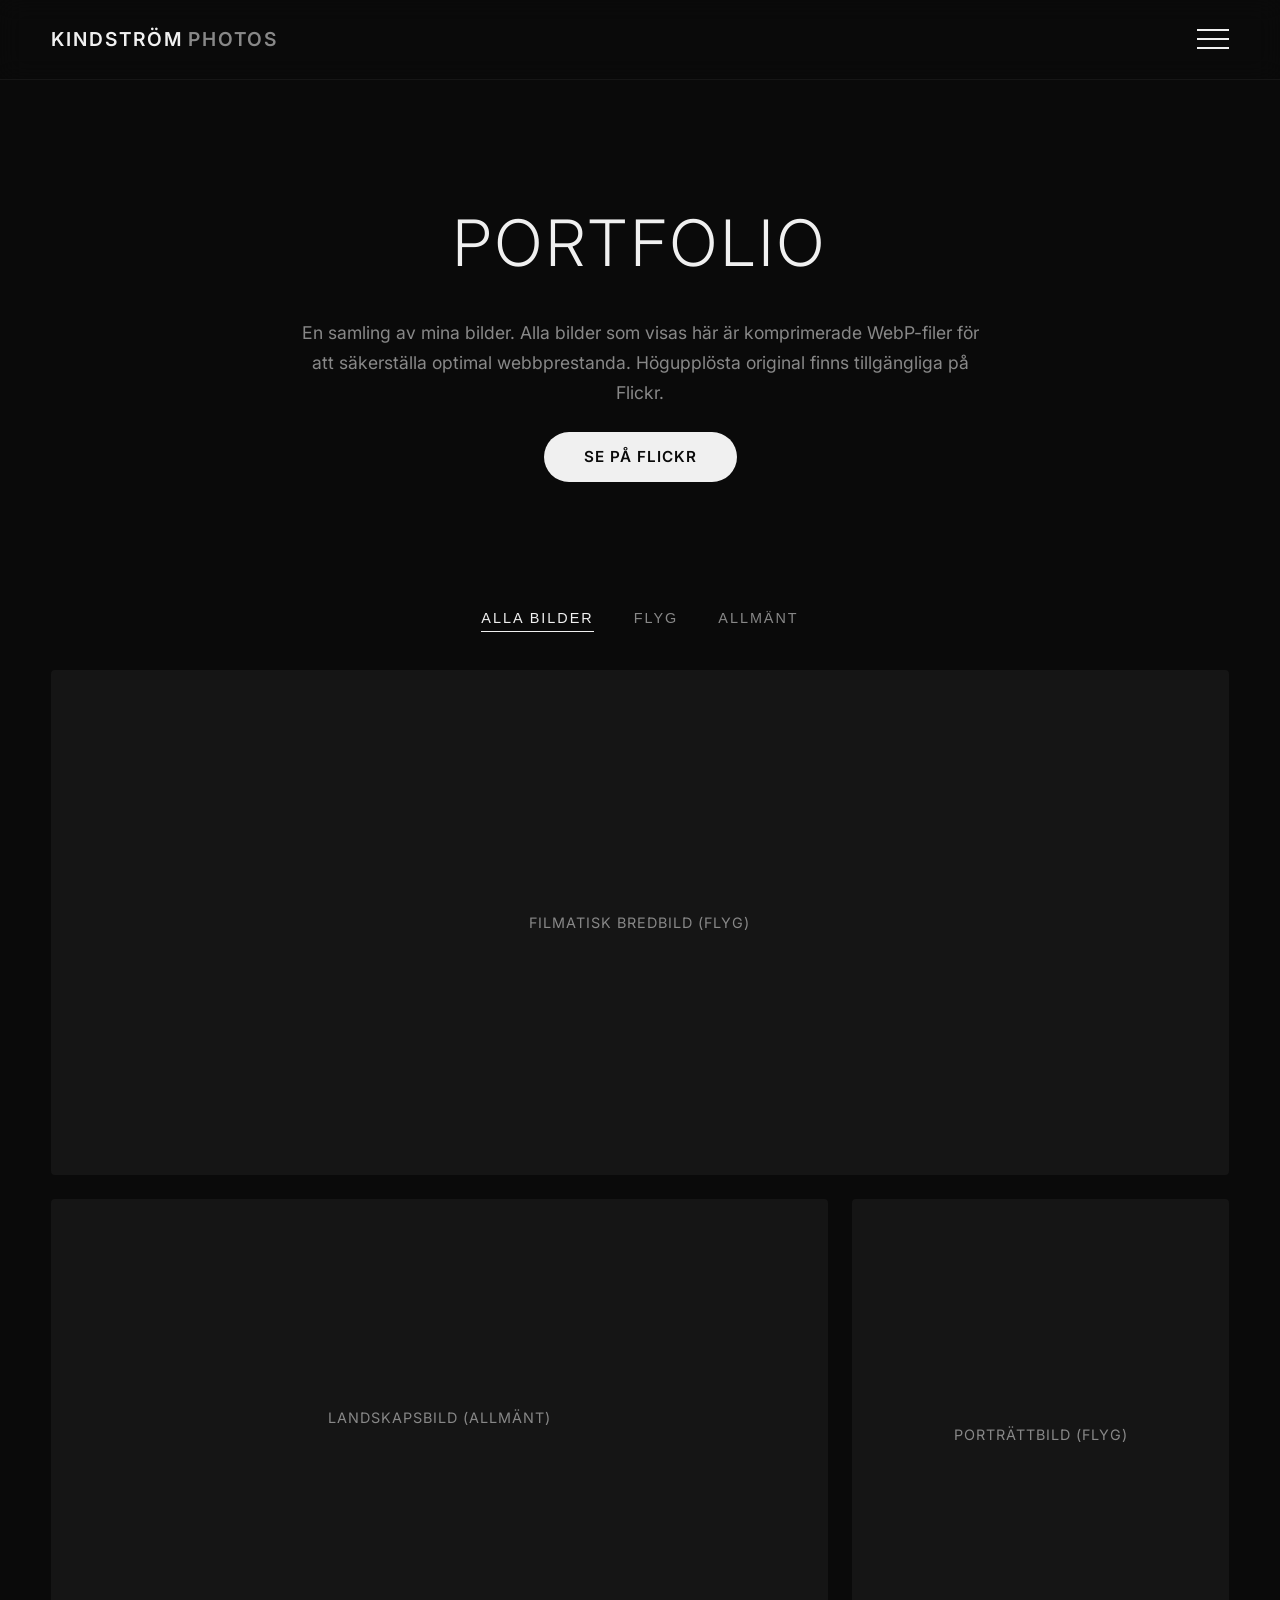
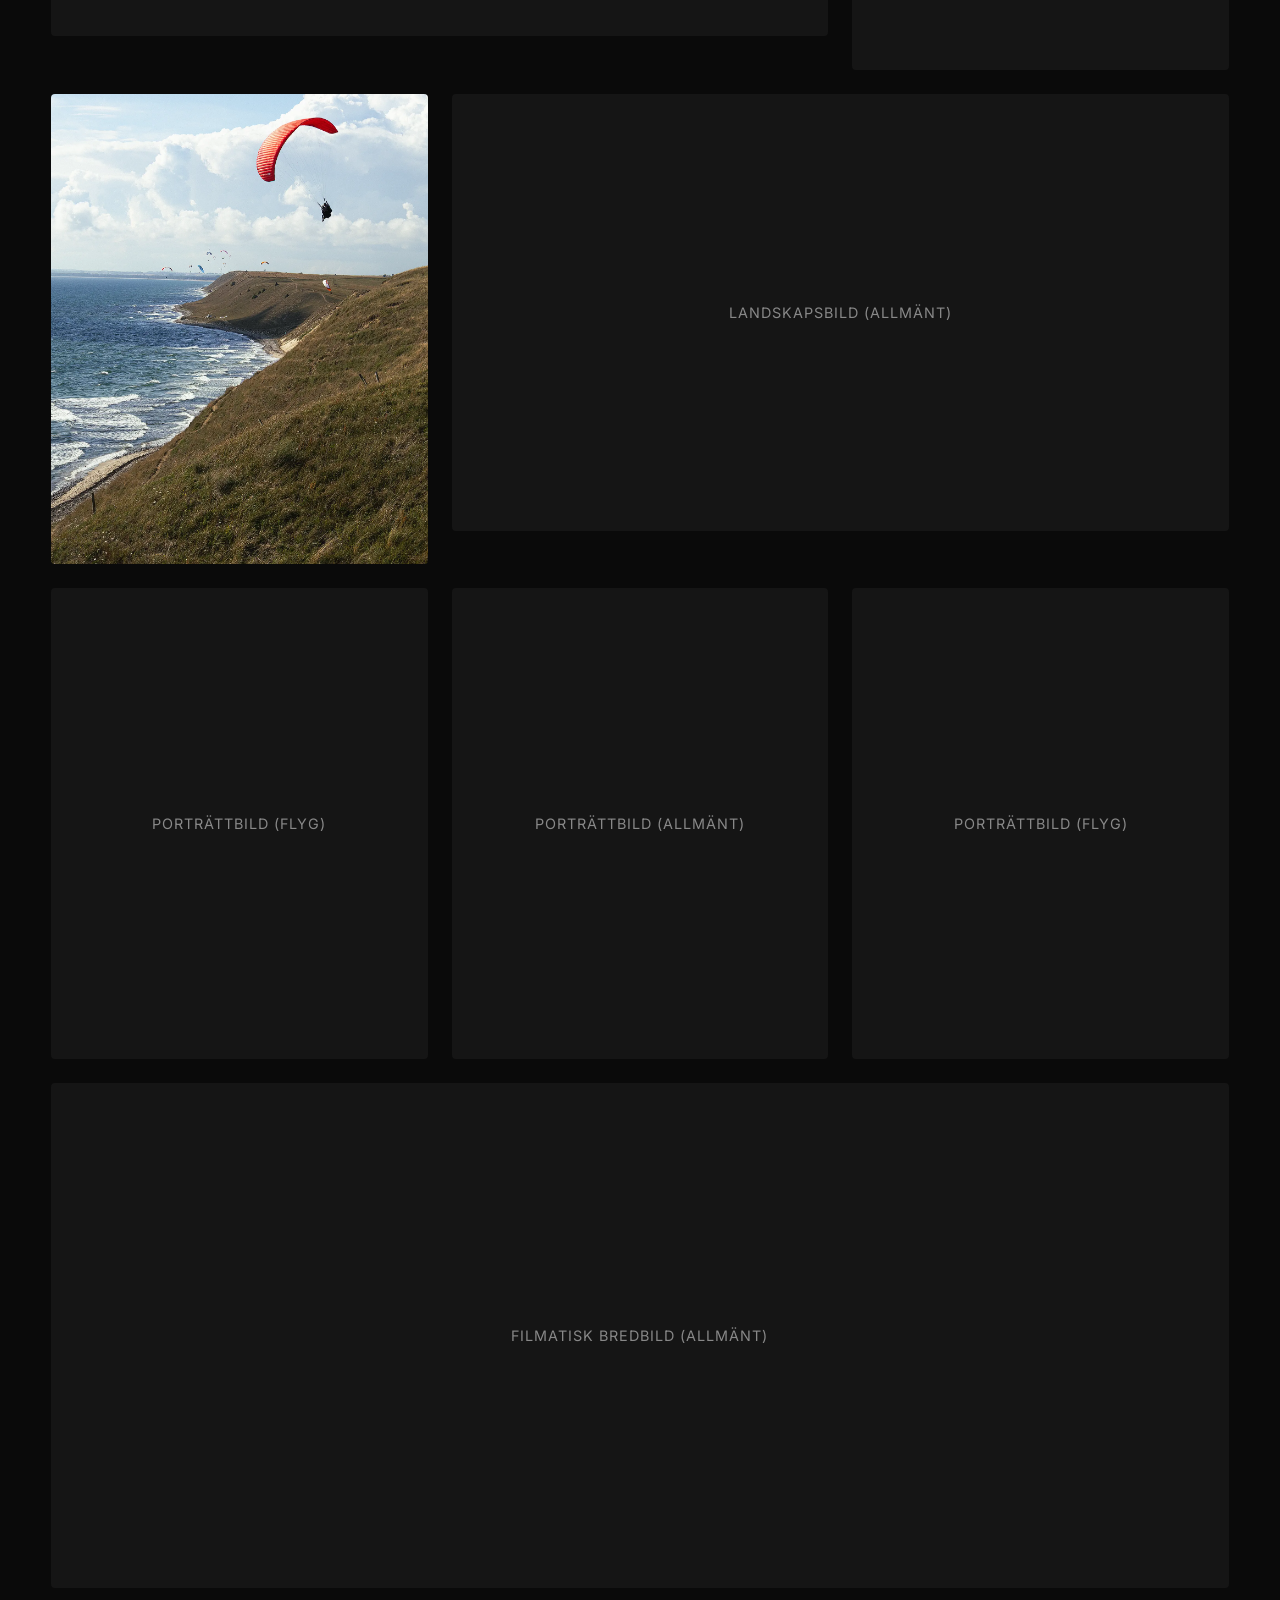
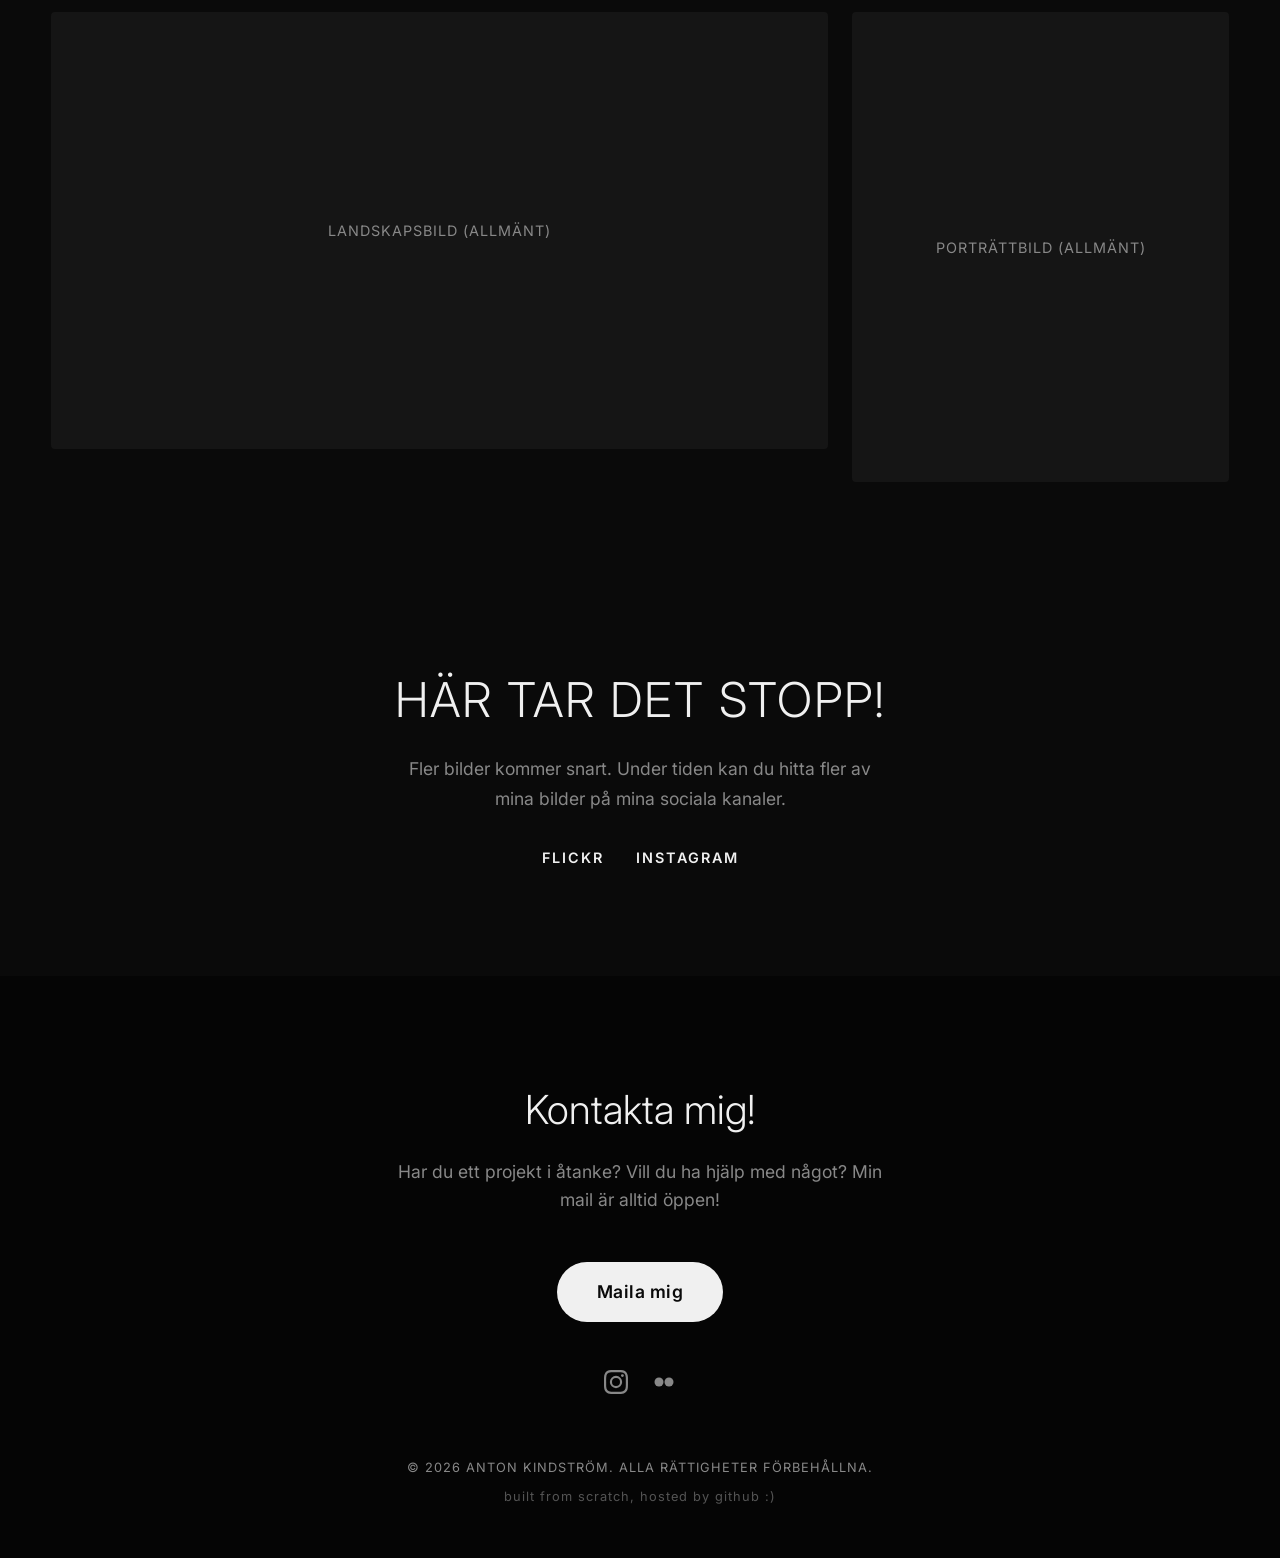
==== portfolio-sv.html @ a37d6138 "Changed even more in VSC" ====
<!DOCTYPE html>
<html lang="sv">
<head>
    <meta charset="UTF-8">
    <meta name="viewport" content="width=device-width, initial-scale=1.0">
    <title>Portfolio | KindströmPhotos</title>
    <meta name="description" content="Flygfotografi portfolio av Anton Kindström.">
    <link rel="stylesheet" href="style.css">
    <link href="https://fonts.googleapis.com/css2?family=Inter:wght@300;400;600&display=swap" rel="stylesheet">
    <link rel="icon" type="image/png" href="/favicon.png">
</head>
<body>

    <header class="site-header">
        <a href="/sv" class="logo">KINDSTRÖM<span>PHOTOS</span></a>
        
        <button class="hamburger" aria-label="Toggle menu">
            <span></span>
            <span></span>
            <span></span>
        </button>

        <nav class="nav-menu">
            <a href="/sv">Hem</a>
            <a href="/portfolio-sv">Portfolio</a>
            <a href="/sv#about">Om mig</a>
            <a href="/sv#contact">Kontakt</a>
            
            <div class="lang-toggle">
                <a href="/portfolio" class="lang-link">🇬🇧 EN</a>
                <span class="active-lang">🇸🇪 SV</span>
            </div>
        </nav>
    </header>

    <main>
        <section class="portfolio-header fade-in">
            <h1>Portfolio</h1>
            <p>En samling av mina bilder. Alla bilder som visas här är komprimerade WebP-filer för att säkerställa optimal webbprestanda. Högupplösta original finns tillgängliga på Flickr.</p>
            <a href="https://www.flickr.com/" target="_blank" class="flickr-btn">Se på Flickr</a>
        </section>

        <section class="gallery-container"> 
            <div class="gallery-filters fade-in">
                <button class="filter-btn active" data-filter="all">Alla bilder</button>
                <button class="filter-btn" data-filter="aviation">Flyg</button>
                <button class="filter-btn" data-filter="general">Allmänt</button>
            </div>

            <div class="gallery-grid">
                <div class="gallery-item span-12 cinematic fade-in" data-category="aviation">
                    <span class="placeholder-text">Filmatisk bredbild (Flyg)</span>
                </div>
                
                <div class="gallery-item span-8 landscape fade-in" data-category="general">
                    <span class="placeholder-text">Landskapsbild (Allmänt)</span>
                </div>
                <div class="gallery-item span-4 portrait fade-in" data-category="aviation">
                    <span class="placeholder-text">Porträttbild (Flyg)</span>
                </div>
                
                <div class="gallery-item span-4 portrait fade-in" data-category="general">
                    <img src="portrait-image-1.webp" alt="Skärmflygning">
                </div>
                <div class="gallery-item span-8 landscape fade-in" data-category="general">
                    <span class="placeholder-text">Landskapsbild (Allmänt)</span>
                </div>

                <div class="gallery-item span-4 portrait fade-in" data-category="aviation">
                    <span class="placeholder-text">Porträttbild (Flyg)</span>
                </div>
                <div class="gallery-item span-4 portrait fade-in" data-category="general">
                    <span class="placeholder-text">Porträttbild (Allmänt)</span>
                </div>
                <div class="gallery-item span-4 portrait fade-in" data-category="aviation">
                    <span class="placeholder-text">Porträttbild (Flyg)</span>
                </div>

                <div class="gallery-item span-12 cinematic fade-in" data-category="general">
                    <span class="placeholder-text">Filmatisk bredbild (Allmänt)</span>
                </div>

                <div class="gallery-item span-8 landscape fade-in" data-category="general">
                    <span class="placeholder-text">Landskapsbild (Allmänt)</span>
                </div>
                <div class="gallery-item span-4 portrait fade-in" data-category="general">
                    <span class="placeholder-text">Porträttbild (Allmänt)</span>
                </div>
            </div>
        </section>
        <section class="portfolio-outro fade-in">
            <h2>Här tar det stopp!</h2>
            <p>Fler bilder kommer snart. Under tiden kan du hitta fler av mina bilder på mina sociala kanaler.</p>
            <div class="portfolio-outro-links">
                <a href="https://www.flickr.com/" target="_blank">Flickr</a>
                <a href="https://www.instagram.com/kindstromphotos/" target="_blank">Instagram</a>
            </div>
        </section>
    </main>

    <footer id="contact" class="site-footer fade-in">
        <div class="footer-content">
            <h2>Kontakta mig!</h2>
            <p class="contact-subtext">Har du ett projekt i åtanke? Vill du ha hjälp med något? Min mail är alltid öppen!</p>
            
            <a href="mailto:contact@kindstromphotos.com" class="email-link">Maila mig</a>
            
            <div class="social-links">
                <a href="https://www.instagram.com/kindstromphotos/" target="_blank" aria-label="Instagram">
                    <svg viewBox="0 0 24 24"><path d="M12 2.163c3.204 0 3.584.012 4.85.07 3.252.148 4.771 1.691 4.919 4.919.058 1.265.069 1.645.069 4.849 0 3.205-.012 3.584-.069 4.849-.149 3.225-1.664 4.771-4.919 4.919-1.266.058-1.644.07-4.85.07-3.204 0-3.584-.012-4.849-.07-3.26-.149-4.771-1.699-4.919-4.92-.058-1.265-.07-1.644-.07-4.849 0-3.204.013-3.583.07-4.849.149-3.227 1.664-4.771 4.919-4.919 1.266-.057 1.645-.069 4.849-.069zM12 0C8.741 0 8.333.014 7.053.072 2.695.272.273 2.69.073 7.052.014 8.333 0 8.741 0 12c0 3.259.014 3.668.072 4.948.2 4.358 2.618 6.78 6.98 6.98C8.333 23.986 8.741 24 12 24c3.259 0 3.668-.014 4.948-.072 4.354-.2 6.782-2.618 6.979-6.98.059-1.28.073-1.689.073-4.948 0-3.259-.014-3.667-.072-4.947-.196-4.354-2.617-6.78-6.979-6.98C15.668.014 15.259 0 12 0zm0 5.838a6.162 6.162 0 100 12.324 6.162 6.162 0 000-12.324zM12 16a4 4 0 110-8 4 4 0 010 8zm6.406-11.845a1.44 1.44 0 100 2.881 1.44 1.44 0 000-2.881z"/></svg>
                </a>
                <a href="https://www.flickr.com/" target="_blank" aria-label="Flickr">
                    <svg viewBox="0 0 24 24">
                        <circle cx="7" cy="12" r="4.5" />
                        <circle cx="17" cy="12" r="4.5" />
                    </svg>
                </a>
            </div>
            
            <p class="copyright">&copy; 2026 Anton Kindström. Alla rättigheter förbehållna.</p>
            <p class="copyright" style="margin-top: 0.5rem; opacity: 0.6; text-transform: lowercase;">built from scratch, hosted by github :)</p>
        </div>
    </footer>
    
<script src="script.js"></script>
</body>
</html>
---- style.css ----
/* --- CSS Variables & Reset --- */
:root {
    --bg-dark: #0a0a0a;
    --text-primary: #f0f0f0;
    --text-muted: #888888;
    --accent: #ffffff;
    --font-main: 'Inter', system-ui, -apple-system, sans-serif;
    --grid-gap: 24px;
}

* {
    margin: 0;
    padding: 0;
    box-sizing: border-box;
}

html {
    scroll-behavior: smooth;
}

body {
    background-color: var(--bg-dark);
    color: var(--text-primary);
    font-family: var(--font-main);
    line-height: 1.6;
    -webkit-font-smoothing: antialiased;
}

/* --- Sticky Header --- */
.site-header {
    position: fixed;
    top: 0;
    left: 0;
    width: 100%;
    padding: 1.5rem 4vw;
    display: flex;
    justify-content: space-between;
    align-items: center;
    background: rgba(10, 10, 10, 0.8);
    backdrop-filter: blur(12px);
    z-index: 1000;
    border-bottom: 1px solid rgba(255, 255, 255, 0.05);
}

/* --- Clickable Logo --- */
.logo {
    font-weight: 600;
    font-size: 1.2rem;
    letter-spacing: 2px;
    text-transform: uppercase;
    text-decoration: none;
    color: var(--text-primary);
    z-index: 2001; 
    position: relative;
}

.logo span {
    color: var(--text-muted);
    margin-left: 5px;
    transition: color 0.3s ease;
}

.logo:hover span {
    color: var(--text-primary);
}

/* --- Animated Hamburger Button --- */
.hamburger {
    display: flex;
    flex-direction: column;
    justify-content: space-between;
    width: 32px;
    height: 20px;
    background: none;
    border: none;
    cursor: pointer;
    z-index: 2001; 
    position: relative;
}

.hamburger span {
    display: block;
    height: 2px;
    width: 100%;
    background-color: var(--text-primary);
    transition: transform 0.3s ease, opacity 0.3s ease;
}

.hamburger.open span:nth-child(1) { 
    transform: translateY(9px) rotate(45deg); 
}
.hamburger.open span:nth-child(2) { 
    opacity: 0; 
}
.hamburger.open span:nth-child(3) { 
    transform: translateY(-9px) rotate(-45deg); 
}

/* --- Full Screen Menu Overlay --- */
.nav-menu {
    position: fixed;
    top: 0;
    left: 0;
    width: 100%;
    height: 100vh;
    background-color: rgba(10, 10, 10, 0.98);
    backdrop-filter: blur(15px);
    display: flex;
    flex-direction: column;
    justify-content: center;
    align-items: center;
    gap: 2.5rem; 
    opacity: 0;
    pointer-events: none; 
    transition: opacity 0.4s ease;
    z-index: 2000;
}

.nav-menu.active {
    opacity: 1;
    pointer-events: auto;
}

.nav-menu a {
    color: var(--text-primary);
    text-decoration: none;
    font-size: clamp(2rem, 4vw, 3.5rem); 
    font-weight: 300;
    text-transform: uppercase;
    letter-spacing: 4px;
    transition: color 0.3s ease, transform 0.3s ease;
}

.nav-menu a:hover {
    color: var(--text-muted);
    transform: scale(1.05);
}

/* --- Language Toggle (Menu Version) --- */
.nav-menu .lang-toggle {
    margin-left: 0;
    padding-top: 2rem;
    border-top: 1px solid rgba(255, 255, 255, 0.2);
    font-size: 1.2rem;
    display: flex;
    gap: 2rem;
    width: 200px;
    justify-content: center;
    letter-spacing: 1px;
}

.active-lang {
    color: var(--text-primary);
    font-weight: 600;
}

.nav-menu .lang-toggle .lang-link {
    color: var(--text-muted);
    text-decoration: none;
    font-size: 1.2rem;
    font-weight: 400;
    text-transform: none;
    letter-spacing: 1px;
    transition: color 0.3s ease;
}

.nav-menu .lang-toggle .lang-link:hover {
    color: var(--text-primary);
    transform: none;
}

/* --- Vertical Hero Slider --- */
.hero { 
    overflow: hidden; 
    position: relative; 
    padding: 0; 
    height: 100vh;
}

.hero-slider { 
    position: absolute; 
    top: 0; 
    left: 0; 
    width: 100%; 
    height: 100%; 
    z-index: -2; 
}

.slider-overlay { 
    position: absolute; 
    top: 0; 
    left: 0; 
    width: 100%; 
    height: 100%; 
    background: rgba(0, 0, 0, 0.65); 
    z-index: -1; 
}

.slide-track { 
    display: flex; 
    flex-direction: column; 
    height: 300vh; 
    animation: scrollVertical 20s linear infinite; 
}

.slide-track img { 
    height: 100vh; 
    width: 100%; 
    object-fit: cover; 
}

@keyframes scrollVertical {
    0% { transform: translateY(0); }
    100% { transform: translateY(-200vh); } 
}

/* --- Hero Typography & Buttons --- */
.hero-overlay { 
    position: absolute; 
    z-index: 1; 
    text-align: center; 
    width: 100%; 
    bottom: 20vh; 
    padding: 0 4vw; 
}

.hero-overlay h1 { 
    font-size: clamp(2.5rem, 5vw, 5rem); 
    font-weight: 400; 
    letter-spacing: 2px; 
    text-transform: uppercase; 
    margin-bottom: 0.5rem; 
    /* NEW: Layered shadow for maximum readability */
    text-shadow: 0px 4px 30px rgba(0, 0, 0, 0.9), 0px 1px 5px rgba(0, 0, 0, 0.7);
}

.hero-overlay p { 
    font-size: 1.2rem; 
    color: #ffffff; /* Changed from muted gray to pure white to pop more */
    max-width: 600px;
    margin: 1rem auto;
    text-shadow: 0px 2px 15px rgba(0, 0, 0, 0.9);
}

.cursor { 
    color: var(--text-muted); 
    animation: blink 1s step-end infinite; 
}

@keyframes blink { 
    50% { opacity: 0; } 
}

.hero-btn { 
    display: inline-block; 
    margin-top: 2rem; 
    padding: 1rem 2.5rem; 
    font-size: 0.9rem; 
    text-transform: uppercase; 
    letter-spacing: 2px; 
    color: var(--text-primary); 
    border: 1px solid var(--text-primary); 
    text-decoration: none; 
    border-radius: 4px; 
    transition: background 0.3s ease, color 0.3s ease; 
}

.hero-btn:hover { 
    background: var(--text-primary); 
    color: var(--bg-dark); 
}

/* --- Upgraded About Section --- */
.about-section {
    padding: 10vw 4vw;
    border-top: 1px solid rgba(255, 255, 255, 0.05);
}

.about-grid { 
    display: flex; 
    flex-direction: column; 
    align-items: center; 
    max-width: 900px; 
    margin: 0 auto; 
    gap: 3rem; 
}

@media (min-width: 768px) {
    .about-grid { 
        flex-direction: row; 
        text-align: left; 
        align-items: flex-start; 
    }
    .profile-pic { 
        margin-bottom: 0; 
        width: 220px; 
        height: 220px; 
    }
    .about-text-content { 
        padding-left: 2rem; 
    }
}

.about-text-content h2 {
    font-size: 2.2rem;
    font-weight: 400;
    margin-bottom: 0.5rem;
}

.about-subtitle { 
    font-size: 0.9rem; 
    color: var(--text-muted); 
    text-transform: uppercase; 
    letter-spacing: 2px; 
    margin-bottom: 1.5rem; 
    font-weight: 400; 
}

.about-text-content p {
    font-size: 1.15rem;
    font-weight: 300;
    color: var(--text-primary);
    line-height: 1.7;
}

/* --- Portfolio Header --- */
.portfolio-header {
    padding: 15vw 4vw 2vw; /* Huge top padding to clear your sticky menu */
    text-align: center;
    max-width: 800px;
    margin: 0 auto;
}

.portfolio-header h1 {
    font-size: clamp(2.5rem, 5vw, 4rem);
    font-weight: 300;
    letter-spacing: 4px;
    text-transform: uppercase;
    margin-bottom: 1.5rem;
}

.portfolio-header p {
    color: var(--text-muted);
    font-size: 1.1rem;
    line-height: 1.7;
}

/* --- Portfolio Buttons & Filters --- */
.flickr-btn {
    display: inline-block;
    margin-top: 1.5rem;
    padding: 0.8rem 2.5rem;
    font-size: 0.95rem;
    font-weight: 600;
    text-transform: uppercase;
    letter-spacing: 1px;
    color: var(--bg-dark);
    background-color: var(--text-primary);
    text-decoration: none;
    border-radius: 50px;
    transition: transform 0.3s ease, background-color 0.3s ease, box-shadow 0.3s ease;
}

/* --- Portfolio Outro --- */
.portfolio-outro {
    text-align: center;
    padding: 6vw 4vw 8vw;
    max-width: 600px;
    margin: 0 auto;
}

.portfolio-outro h2 {
    font-size: clamp(2rem, 4vw, 3rem);
    font-weight: 300;
    margin-bottom: 1rem;
    text-transform: uppercase;
    letter-spacing: 2px;
    color: var(--text-primary);
}

.portfolio-outro p {
    color: var(--text-muted);
    font-size: 1.1rem;
    line-height: 1.7;
    margin-bottom: 2rem;
}

.portfolio-outro-links {
    display: flex;
    justify-content: center;
    gap: 2rem;
}

.portfolio-outro-links a {
    color: var(--text-primary);
    text-decoration: none;
    font-weight: 600;
    text-transform: uppercase;
    letter-spacing: 2px;
    font-size: 0.9rem;
    border-bottom: 1px solid transparent;
    padding-bottom: 3px;
    transition: border-color 0.3s ease, color 0.3s ease;
}

.portfolio-outro-links a:hover {
    color: var(--text-muted);
    border-color: var(--text-muted);
}

.flickr-btn:hover {
    transform: translateY(-3px);
    background-color: #ffffff;
    box-shadow: 0 10px 20px rgba(255, 255, 255, 0.1);
}

.gallery-filters {
    display: flex;
    justify-content: center;
    gap: 2.5rem;
    margin-bottom: 3vw;
    flex-wrap: wrap;
}

.filter-btn {
    background: none;
    border: none;
    color: var(--text-muted);
    font-size: 0.9rem;
    font-weight: 400;
    text-transform: uppercase;
    letter-spacing: 2px;
    cursor: pointer;
    padding-bottom: 5px;
    border-bottom: 1px solid transparent;
    transition: color 0.3s ease, border-color 0.3s ease;
}

.filter-btn:hover, .filter-btn.active {
    color: var(--text-primary);
    border-color: var(--text-primary);
}

/* Hides images when filtered out */
.gallery-item.hidden {
    display: none;
}

/* --- Asymmetric 12-Column Gallery --- */
.gallery-container {
    padding: 8vw 4vw;
}

.gallery-grid {
    display: grid;
    grid-template-columns: repeat(12, 1fr);
    gap: var(--grid-gap);
}

.gallery-item {
    background-color: #151515; 
    display: flex;
    justify-content: center;
    align-items: center;
    border-radius: 4px; 
    overflow: hidden;
    transition: transform 0.4s ease;
}

.gallery-item:hover {
    transform: scale(0.99);
}

.placeholder-text {
    color: var(--text-muted);
    font-size: 0.9rem;
    letter-spacing: 1px;
    text-transform: uppercase;
}

/* Grid Spans & Aspect Ratios */
.span-8 { grid-column: span 8; }
.span-4 { grid-column: span 4; }
.span-12 { grid-column: span 12; }

.landscape { aspect-ratio: 16 / 9; }
.portrait { aspect-ratio: 4 / 5; }
.cinematic { aspect-ratio: 21 / 9; }

/* --- CTA Footer --- */
.site-footer {
    padding: 8vw 4vw 4vw;
    text-align: center;
    background-color: #050505;
}

.site-footer h2 {
    font-size: 2.5rem;
    font-weight: 300;
    margin-bottom: 1rem;
}

.contact-subtext { 
    max-width: 500px; 
    margin: 0 auto 3rem auto; 
    color: var(--text-muted); 
    font-size: 1.1rem; 
}

.copyright {
    color: var(--text-muted);
    font-size: 0.8rem;
    text-transform: uppercase;
    letter-spacing: 1px;
}

/* --- Responsive Mobile Adjustments --- */
@media (max-width: 768px) {
    .span-8, .span-4 {
        grid-column: span 12;
    }
    
    .portrait {
        aspect-ratio: 4 / 5; 
    }
}

/* --- Image Fitting --- */
.gallery-item img {
    width: 100%;
    height: 100%;
    object-fit: cover; 
    display: block;
    -webkit-user-drag: none; 
    user-select: none;
}

/* --- JS Fade-In Animation --- */
.fade-in {
    opacity: 0;
    transform: translateY(40px);
    transition: opacity 0.8s cubic-bezier(0.16, 1, 0.3, 1), transform 0.8s cubic-bezier(0.16, 1, 0.3, 1);
}

.fade-in.visible {
    opacity: 1;
    transform: translateY(0);
}

/* --- Round Profile Picture --- */
.profile-pic {
    width: 140px;
    height: 140px;
    border-radius: 50%;
    object-fit: cover;
    margin-bottom: 1.5rem;
    border: 2px solid rgba(255, 255, 255, 0.1);
    box-shadow: 0 10px 30px rgba(0, 0, 0, 0.5);
}

/* --- Upgraded Email Button --- */
.email-link {
    display: inline-block;
    font-size: 1.1rem;
    color: var(--bg-dark);
    background-color: var(--text-primary);
    text-decoration: none;
    padding: 1rem 2.5rem;
    border-radius: 50px;
    font-weight: 600;
    margin-bottom: 3rem;
    letter-spacing: 0.5px;
    transition: transform 0.3s ease, background-color 0.3s ease, box-shadow 0.3s ease;
    border-bottom: none; 
}

.email-link:hover {
    transform: translateY(-4px);
    background-color: #ffffff;
    box-shadow: 0 10px 20px rgba(255, 255, 255, 0.1);
    opacity: 1;
}

/* --- Social Icons --- */
.social-links {
    display: flex;
    justify-content: center;
    gap: 1.5rem;
    margin-bottom: 3.5rem;
}

.social-links svg {
    width: 24px;
    height: 24px;
    fill: var(--text-muted);
    transition: fill 0.3s ease, transform 0.3s ease;
}

.social-links a:hover svg {
    fill: var(--text-primary);
    transform: scale(1.15);
}

/* --- JS Lightbox --- */
#lightbox {
    position: fixed;
    z-index: 2000; 
    top: 0;
    left: 0;
    width: 100%;
    height: 100%;
    background-color: rgba(0, 0, 0, 0.92); 
    display: flex;
    flex-direction: column; 
    justify-content: center;
    align-items: center;
    gap: 20px; 
    opacity: 0;
    pointer-events: none; 
    transition: opacity 0.3s ease;
}

#lightbox.active {
    opacity: 1;
    pointer-events: auto; 
}

#lightbox img {
    max-width: 90vw;
    max-height: 85vh; 
    object-fit: contain; 
    border-radius: 4px;
    box-shadow: 0 10px 40px rgba(0, 0, 0, 0.8);
    transform: scale(0.95);
    transition: transform 0.3s cubic-bezier(0.16, 1, 0.3, 1);
}

#lightbox.active img {
    transform: scale(1);
}

/* --- Lightbox Caption --- */
#lightbox-caption {
    color: var(--text-muted);
    font-size: 0.8rem;
    letter-spacing: 1px;
    text-transform: uppercase;
    text-align: center;
    opacity: 0;
    transform: translateY(10px);
    transition: opacity 0.4s ease, transform 0.4s ease;
    transition-delay: 0.15s; 
}

#lightbox.active #lightbox-caption {
    opacity: 1;
    transform: translateY(0);
}

.gallery-item img {
    cursor: pointer;
}

#lightbox {
    cursor: zoom-out;
}
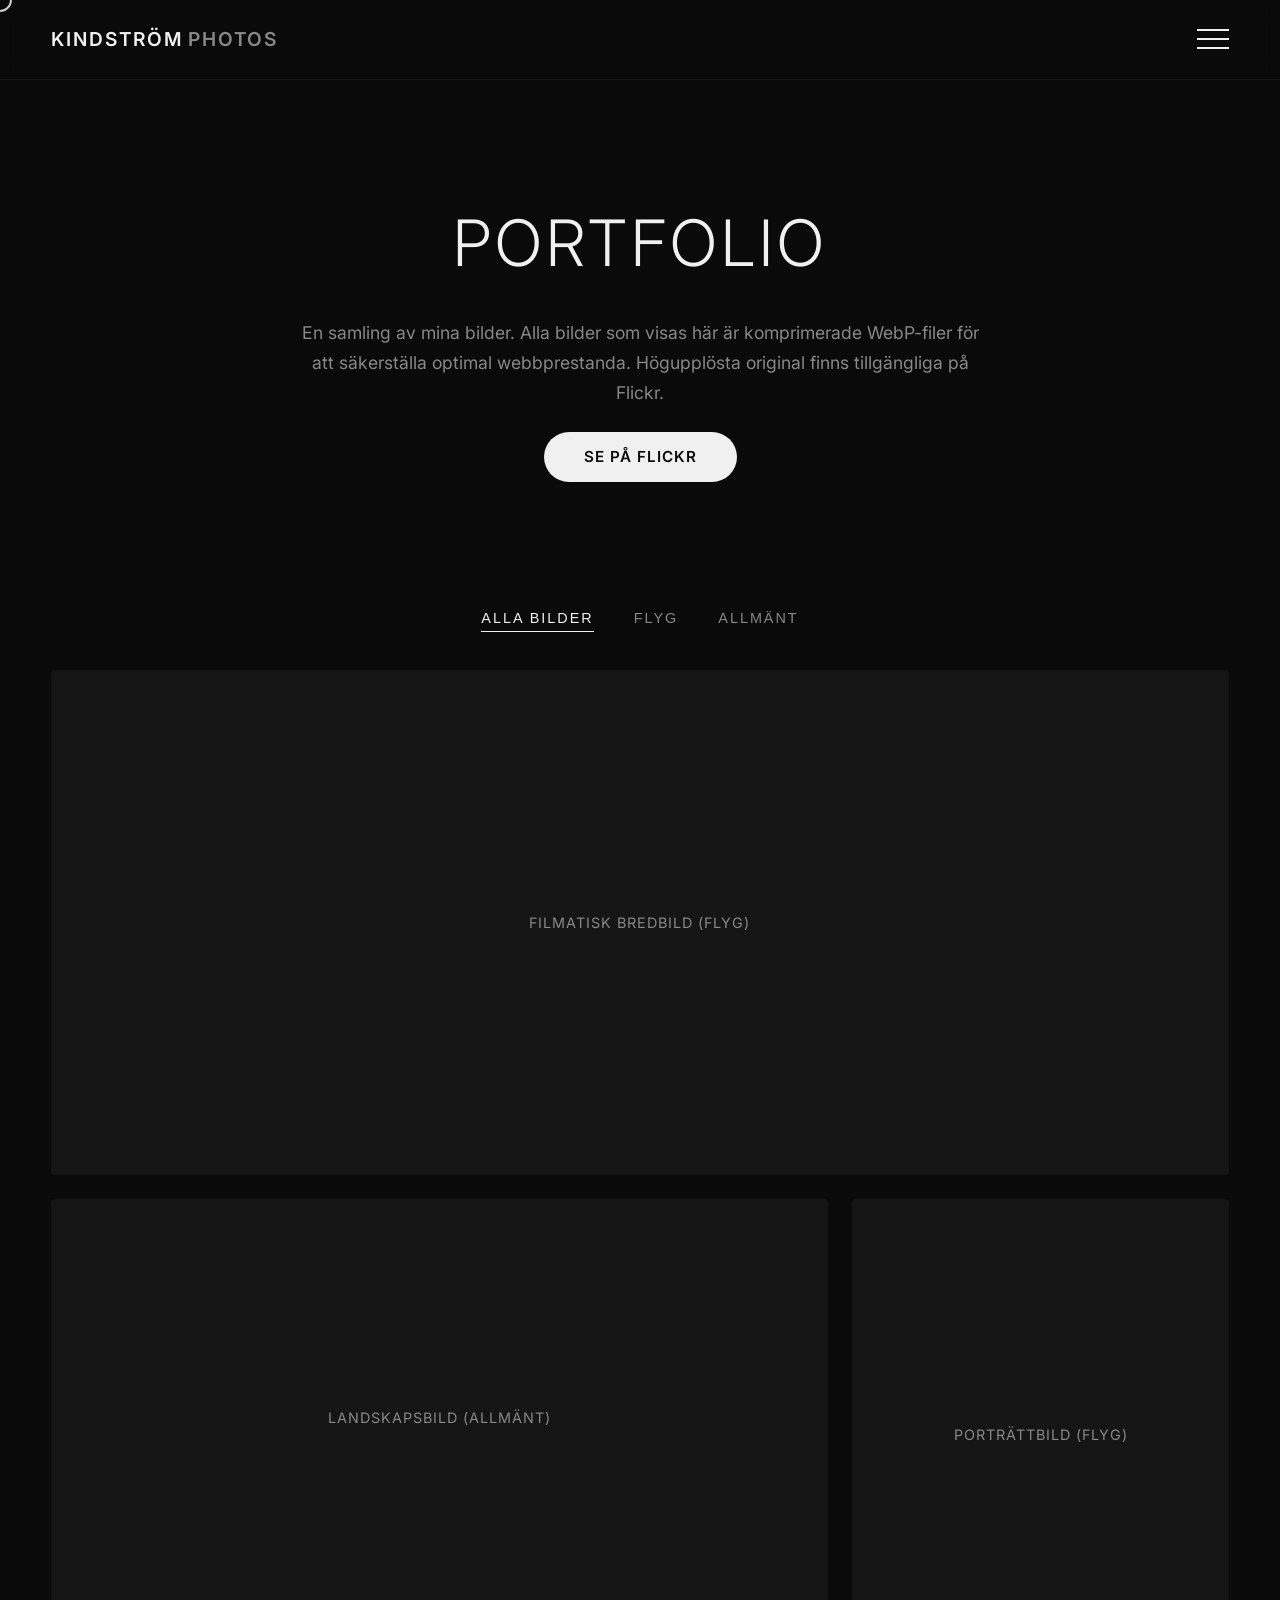
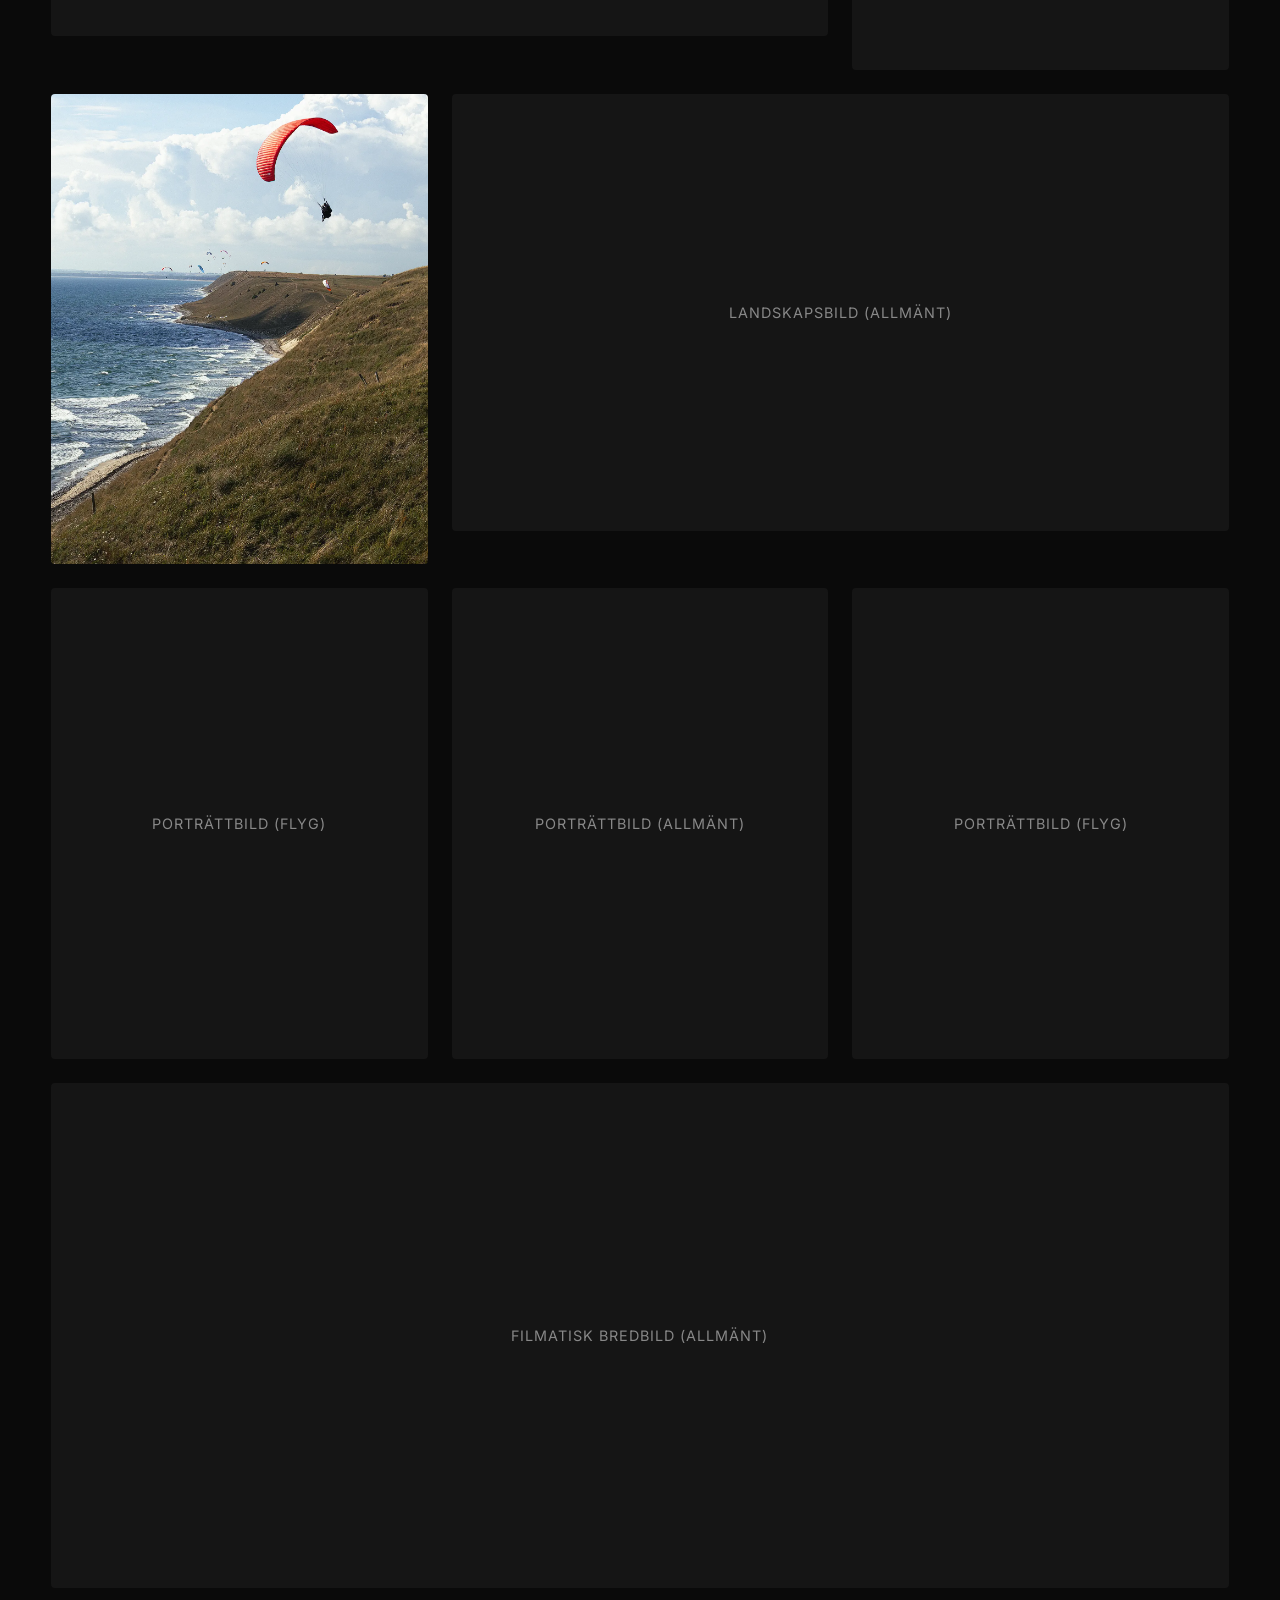
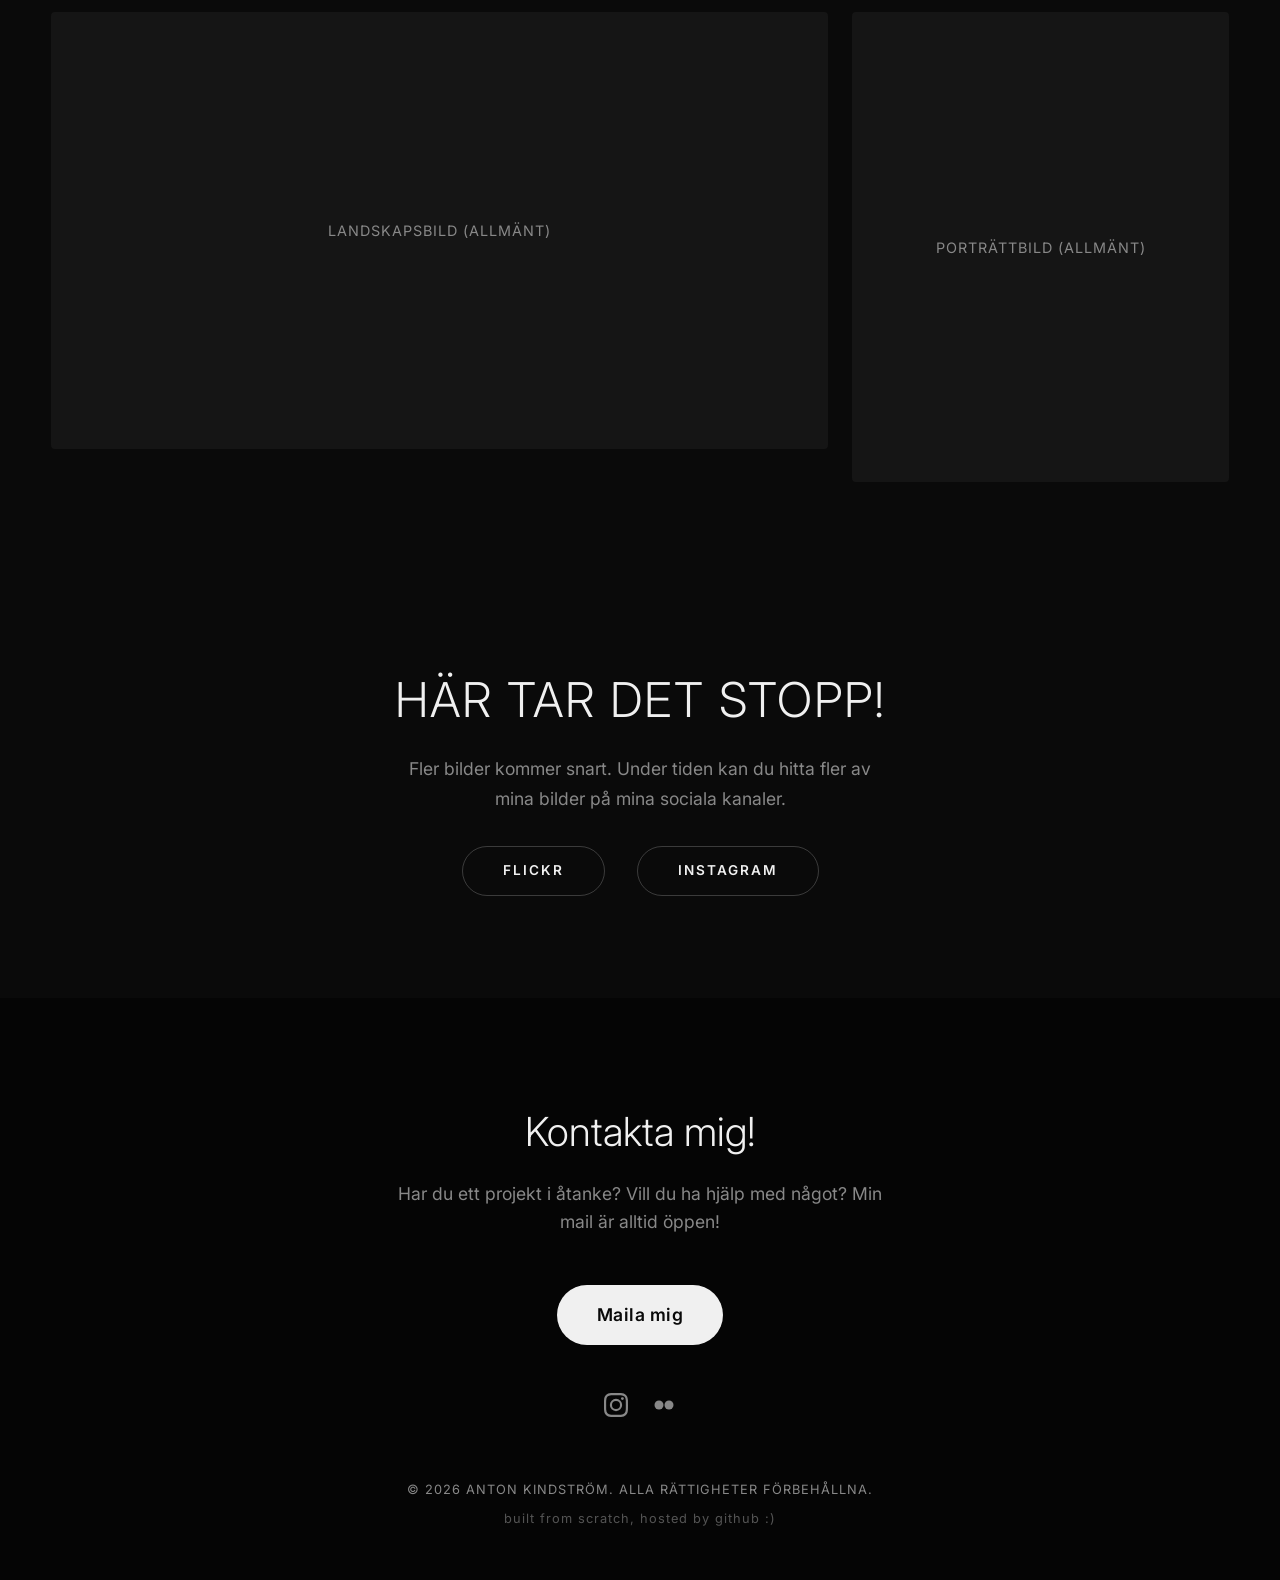
==== commit 77f2483c: "Additional Changes Added Favicon test, updated html, added custom cursor, fixed style.css" ====
--- a/portfolio-sv.html
+++ b/portfolio-sv.html
@@ -8,6 +8,10 @@
     <link rel="stylesheet" href="style.css">
     <link href="https://fonts.googleapis.com/css2?family=Inter:wght@300;400;600&display=swap" rel="stylesheet">
     <link rel="icon" type="image/png" href="/favicon.png">
+    <meta property="og:url" content="https://kindstromphotos.com/">
+    <meta property="og:title" content="KindströmPhotos">
+    <meta property="og:description" content="Fotografi & Grafisk Design portfolio av Anton Kindström.">
+    <meta property="og:image" content="https://kindstromphotos.com/social-preview.jpg">
 </head>
 <body>
 
--- a/style.css
+++ b/style.css
@@ -192,7 +192,8 @@
     left: 0; 
     width: 100%; 
     height: 100%; 
-    background: rgba(0, 0, 0, 0.65); 
+    /* Changed from a solid flat black to a gradient */
+    background: linear-gradient(to bottom, rgba(0, 0, 0, 0.3) 0%, rgba(0, 0, 0, 0.85) 100%); 
     z-index: -1; 
 }
 
@@ -236,10 +237,11 @@
 
 .hero-overlay p { 
     font-size: 1.2rem; 
-    color: #ffffff; /* Changed from muted gray to pure white to pop more */
+    color: #ffffff; 
     max-width: 600px;
     margin: 1rem auto;
-    text-shadow: 0px 2px 15px rgba(0, 0, 0, 0.9);
+    font-weight: 400;
+    text-shadow: 0px 4px 20px rgba(0, 0, 0, 1), 0px 1px 5px rgba(0, 0, 0, 0.8);
 }
 
 .cursor { 
@@ -259,15 +261,18 @@
     text-transform: uppercase; 
     letter-spacing: 2px; 
     color: var(--text-primary); 
-    border: 1px solid var(--text-primary); 
+    border: 1px solid rgba(255, 255, 255, 0.5); 
+    background: rgba(0, 0, 0, 0.4); /* Dark frosted background */
+    backdrop-filter: blur(8px); /* Blurs the image behind the button */
     text-decoration: none; 
     border-radius: 4px; 
-    transition: background 0.3s ease, color 0.3s ease; 
+    transition: all 0.3s ease; 
 }
 
 .hero-btn:hover { 
     background: var(--text-primary); 
     color: var(--bg-dark); 
+    border-color: var(--text-primary);
 }
 
 /* --- Upgraded About Section --- */
@@ -397,15 +402,19 @@
     font-weight: 600;
     text-transform: uppercase;
     letter-spacing: 2px;
-    font-size: 0.9rem;
-    border-bottom: 1px solid transparent;
-    padding-bottom: 3px;
-    transition: border-color 0.3s ease, color 0.3s ease;
+    font-size: 0.85rem;
+    padding: 0.8rem 2.5rem;
+    border: 1px solid rgba(255, 255, 255, 0.2);
+    border-radius: 50px;
+    transition: all 0.3s ease;
 }
 
 .portfolio-outro-links a:hover {
-    color: var(--text-muted);
-    border-color: var(--text-muted);
+    background-color: var(--text-primary);
+    color: var(--bg-dark);
+    border-color: var(--text-primary);
+    transform: translateY(-3px);
+    box-shadow: 0 10px 20px rgba(255, 255, 255, 0.1);
 }
 
 .flickr-btn:hover {
@@ -663,4 +672,37 @@
 
 #lightbox {
     cursor: zoom-out;
+}
+
+/* --- Custom Cursor --- */
+@media (min-width: 768px) {
+    body, a, button, .gallery-item img {
+        cursor: none !important; 
+    }
+    
+    .custom-cursor {
+        position: fixed;
+        top: 0;
+        left: 0;
+        width: 24px;
+        height: 24px;
+        border: 2px solid rgba(255, 255, 255, 0.8);
+        border-radius: 50%;
+        pointer-events: none;
+        z-index: 9999;
+        transform: translate(-50%, -50%);
+        transition: width 0.2s ease, height 0.2s ease, background-color 0.2s ease, border-color 0.2s ease;
+        backdrop-filter: blur(2px);
+    }
+
+    .custom-cursor.hovering {
+        width: 50px;
+        height: 50px;
+        background-color: rgba(255, 255, 255, 0.1);
+        border-color: rgba(255, 255, 255, 0.2);
+    }
+}
+/* Hide the custom cursor on mobile phones */
+@media (max-width: 767px) {
+    .custom-cursor { display: none; }
 }
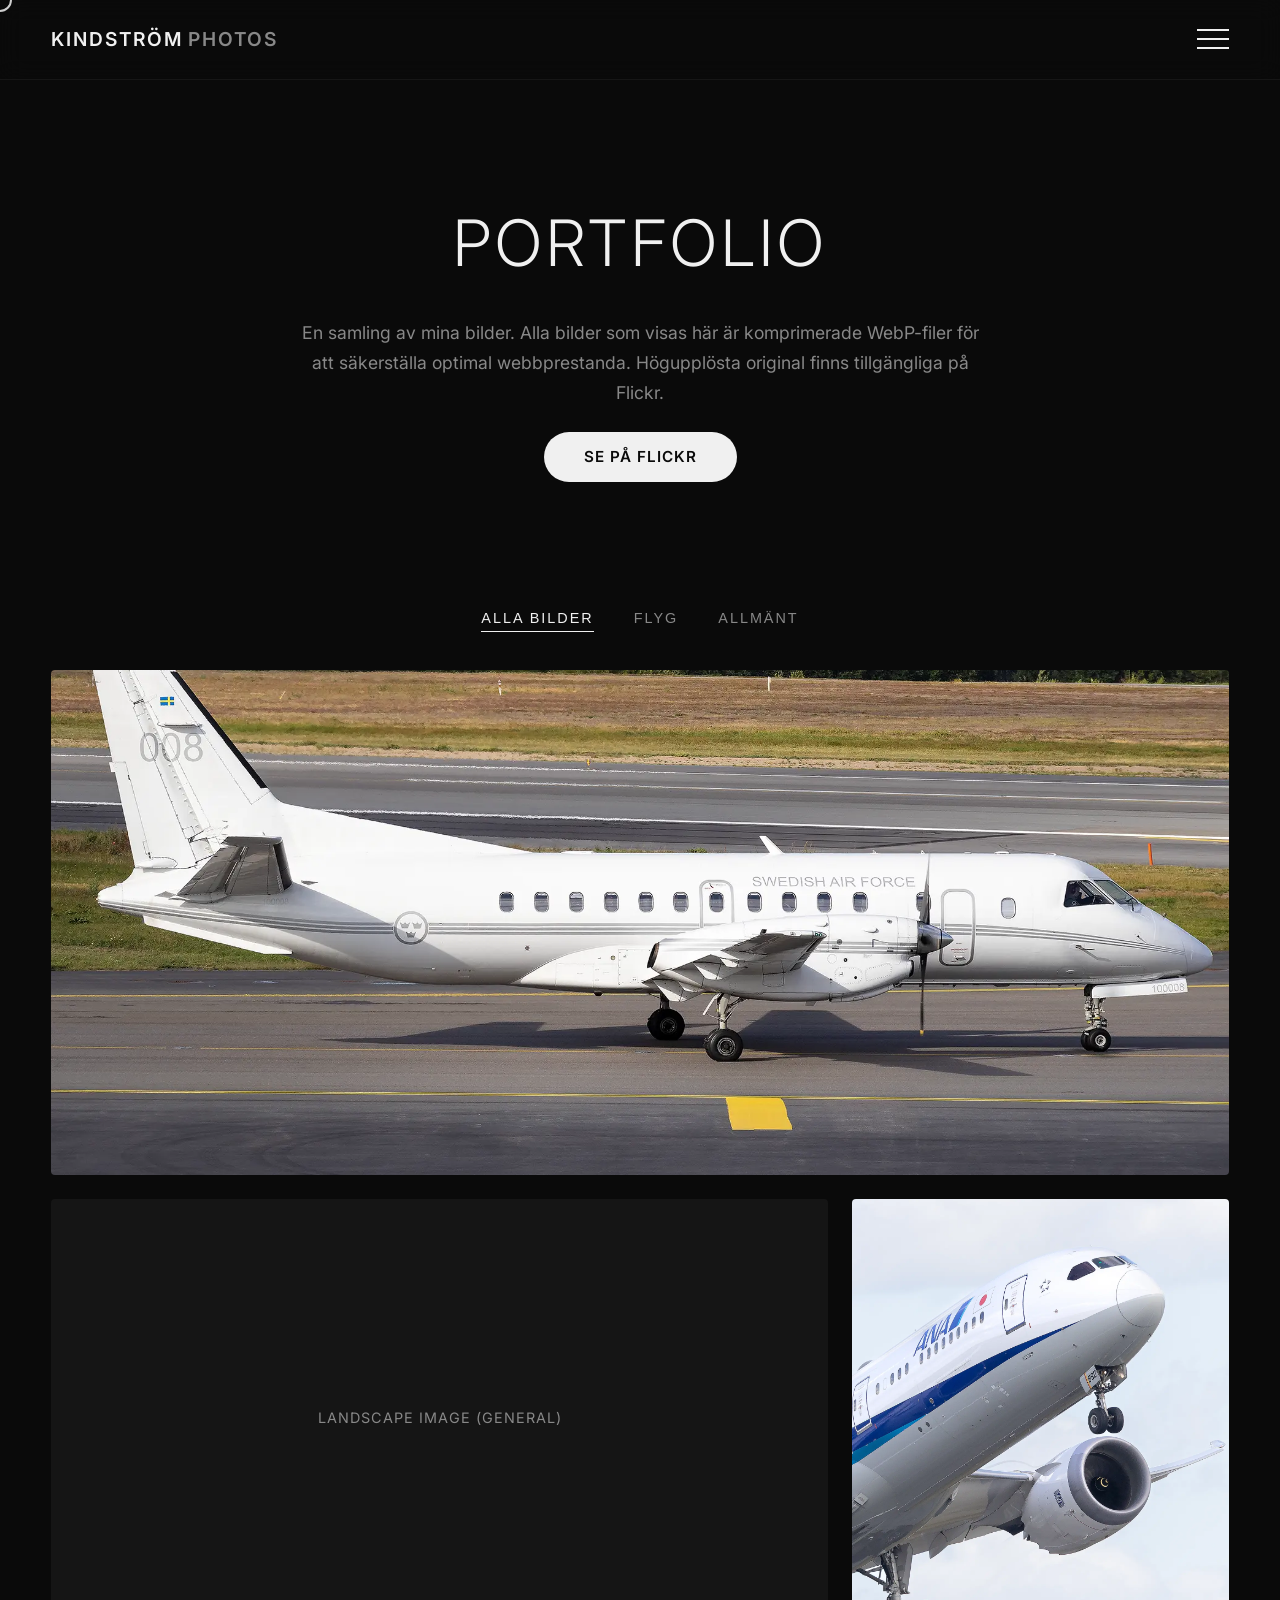
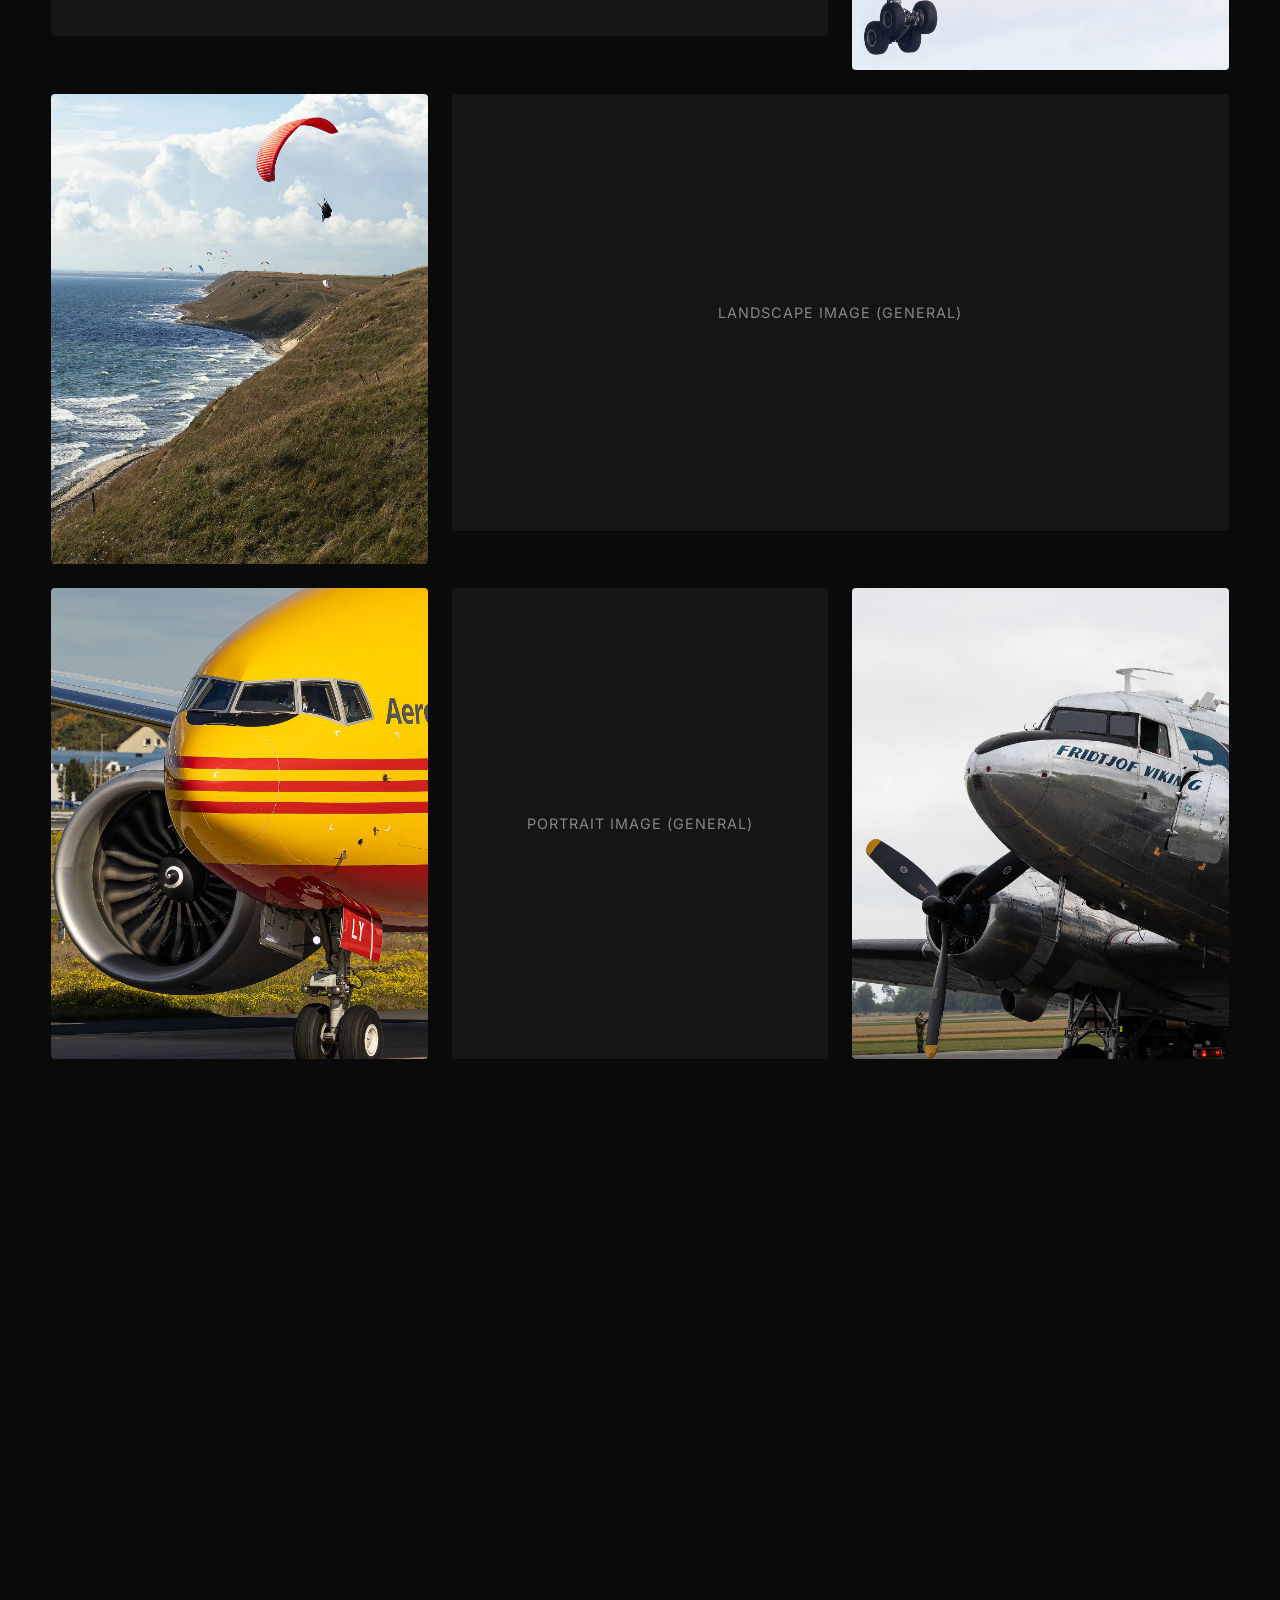
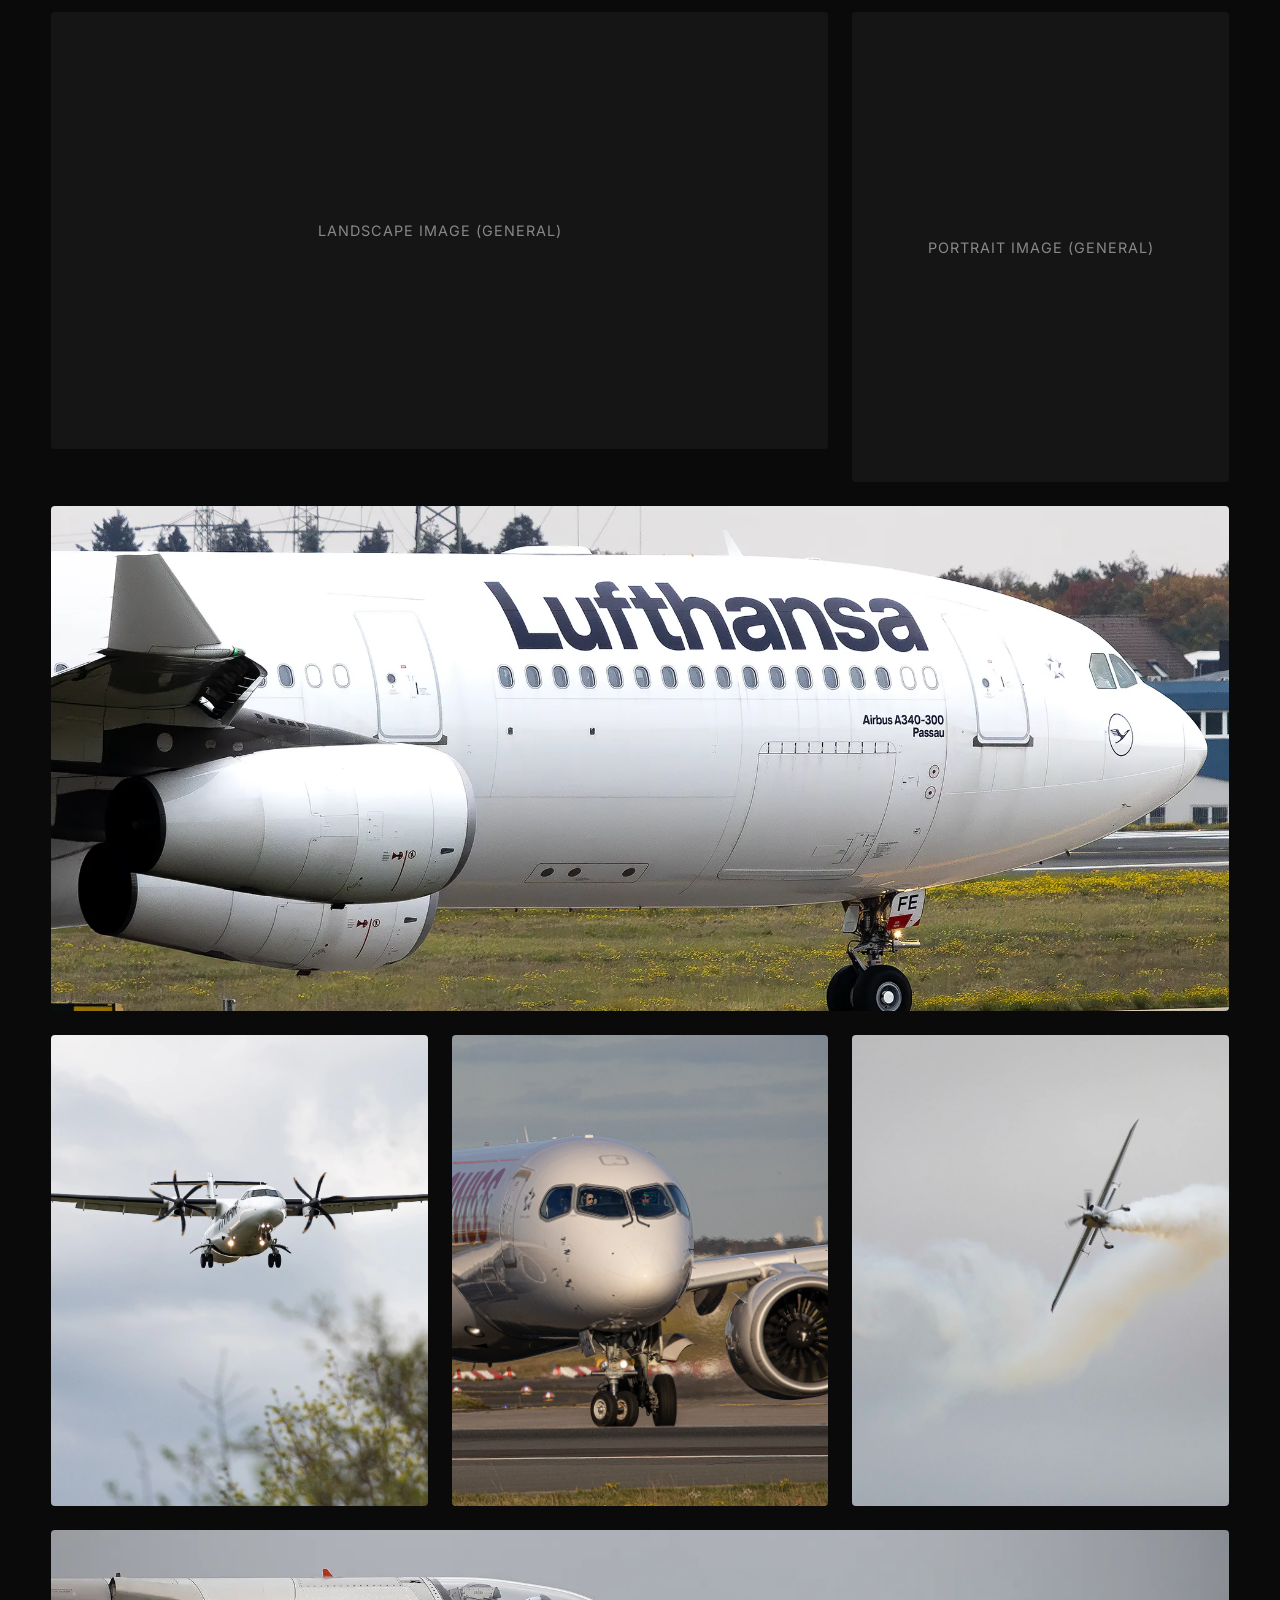
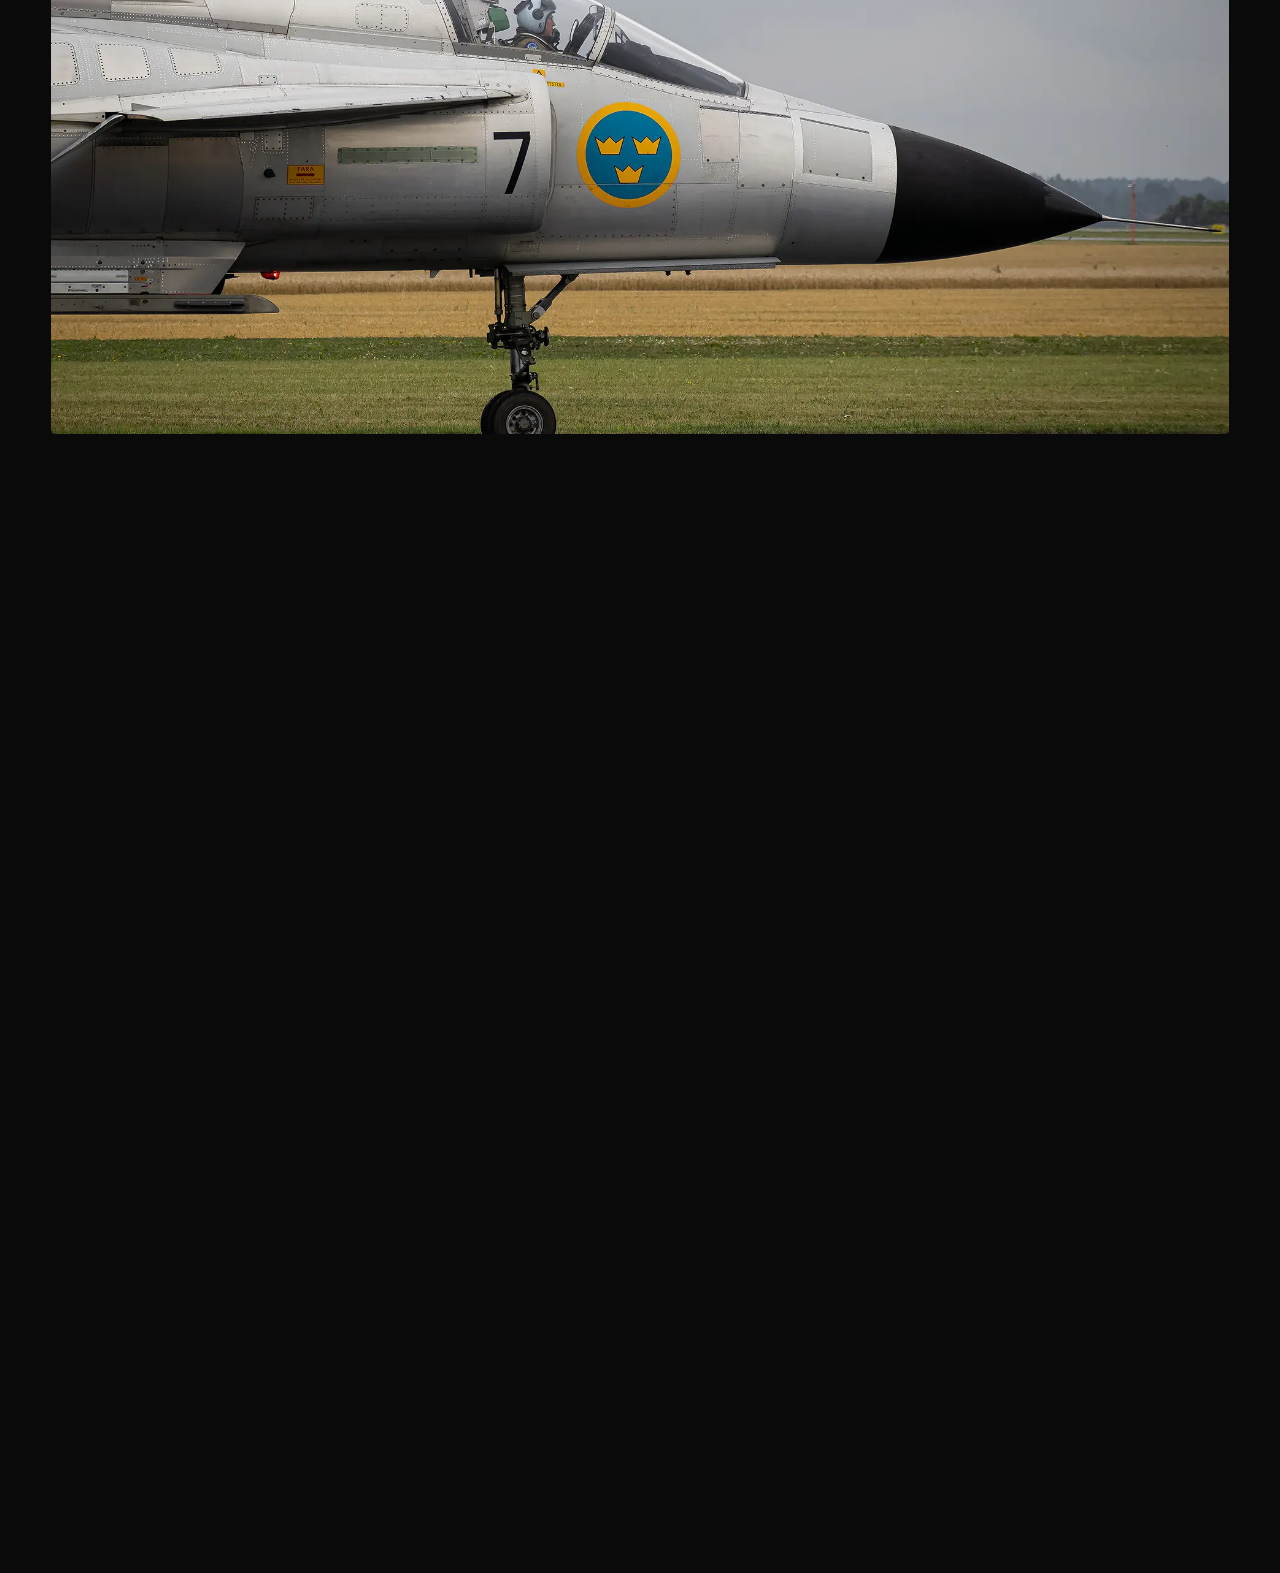
==== commit 7d060242: "Update portfolio-sv.html" ====
--- a/portfolio-sv.html
+++ b/portfolio-sv.html
@@ -41,7 +41,7 @@
         <section class="portfolio-header fade-in">
             <h1>Portfolio</h1>
             <p>En samling av mina bilder. Alla bilder som visas här är komprimerade WebP-filer för att säkerställa optimal webbprestanda. Högupplösta original finns tillgängliga på Flickr.</p>
-            <a href="https://www.flickr.com/" target="_blank" class="flickr-btn">Se på Flickr</a>
+            <a href="https://flic.kr/ps/47PES2" target="_blank" class="flickr-btn">Se på Flickr</a>
         </section>
 
         <section class="gallery-container"> 
@@ -53,42 +53,57 @@
 
             <div class="gallery-grid">
                 <div class="gallery-item span-12 cinematic fade-in" data-category="aviation">
-                    <span class="placeholder-text">Filmatisk bredbild (Flyg)</span>
+                    <img src="cinematicwideimage-aviation.webp" alt="Description" loading="lazy">
                 </div>
                 
                 <div class="gallery-item span-8 landscape fade-in" data-category="general">
-                    <span class="placeholder-text">Landskapsbild (Allmänt)</span>
+                    <span class="placeholder-text">Landscape Image (General)</span>
                 </div>
                 <div class="gallery-item span-4 portrait fade-in" data-category="aviation">
-                    <span class="placeholder-text">Porträttbild (Flyg)</span>
+                    <img src="portrait-aviation-1.webp" alt="Description" loading="lazy">
                 </div>
                 
                 <div class="gallery-item span-4 portrait fade-in" data-category="general">
-                    <img src="portrait-image-1.webp" alt="Skärmflygning">
+                    <img src="portrait-image-1.webp" alt="Paragliding">
                 </div>
                 <div class="gallery-item span-8 landscape fade-in" data-category="general">
-                    <span class="placeholder-text">Landskapsbild (Allmänt)</span>
+                    <span class="placeholder-text">Landscape Image (General)</span>
                 </div>
 
                 <div class="gallery-item span-4 portrait fade-in" data-category="aviation">
-                    <span class="placeholder-text">Porträttbild (Flyg)</span>
+                    <img src="portrait-aviation-2.webp" alt="Description" loading="lazy">
                 </div>
                 <div class="gallery-item span-4 portrait fade-in" data-category="general">
-                    <span class="placeholder-text">Porträttbild (Allmänt)</span>
+                    <span class="placeholder-text">Portrait Image (General)</span>
                 </div>
                 <div class="gallery-item span-4 portrait fade-in" data-category="aviation">
-                    <span class="placeholder-text">Porträttbild (Flyg)</span>
+                    <img src="portrait-aviation-3.webp" alt="Description" loading="lazy">
                 </div>
 
                 <div class="gallery-item span-12 cinematic fade-in" data-category="general">
-                    <span class="placeholder-text">Filmatisk bredbild (Allmänt)</span>
+                    <span class="placeholder-text">Cinematic Wide Image (General)</span>
                 </div>
 
                 <div class="gallery-item span-8 landscape fade-in" data-category="general">
-                    <span class="placeholder-text">Landskapsbild (Allmänt)</span>
+                    <span class="placeholder-text">Landscape Image (General)</span>
                 </div>
                 <div class="gallery-item span-4 portrait fade-in" data-category="general">
-                    <span class="placeholder-text">Porträttbild (Allmänt)</span>
+                    <span class="placeholder-text">Portrait Image (General)</span>
+                </div>
+                <div class="gallery-item span-12 cinematic fade-in" data-category="aviation">
+                    <img src="wideimage-aviation.webp" alt="Aviation Landscape" loading="lazy">
+                </div>
+                <div class="gallery-item span-4 portrait fade-in" data-category="aviation">
+                    <img src="1x1-aviation-1.webp" alt="Aviation Square 1" loading="lazy">
+                </div>
+                <div class="gallery-item span-4 portrait fade-in" data-category="aviation">
+                    <img src="1x1-aviation-2.webp" alt="Aviation Square 2" loading="lazy">
+                </div>
+                <div class="gallery-item span-4 portrait fade-in" data-category="aviation">
+                    <img src="1x1-aviation-3.webp" alt="Aviation Square 3" loading="lazy">
+                </div>
+                <div class="gallery-item span-12 cinematic fade-in" data-category="aviation">
+                    <img src="wideimage-aviation.2.webp" alt="Aviation Landscape" loading="lazy">
                 </div>
             </div>
         </section>
@@ -96,7 +111,7 @@
             <h2>Här tar det stopp!</h2>
             <p>Fler bilder kommer snart. Under tiden kan du hitta fler av mina bilder på mina sociala kanaler.</p>
             <div class="portfolio-outro-links">
-                <a href="https://www.flickr.com/" target="_blank">Flickr</a>
+                <a href="https://flic.kr/ps/47PES2" target="_blank">Flickr</a>
                 <a href="https://www.instagram.com/kindstromphotos/" target="_blank">Instagram</a>
             </div>
         </section>
@@ -113,7 +128,7 @@
                 <a href="https://www.instagram.com/kindstromphotos/" target="_blank" aria-label="Instagram">
                     <svg viewBox="0 0 24 24"><path d="M12 2.163c3.204 0 3.584.012 4.85.07 3.252.148 4.771 1.691 4.919 4.919.058 1.265.069 1.645.069 4.849 0 3.205-.012 3.584-.069 4.849-.149 3.225-1.664 4.771-4.919 4.919-1.266.058-1.644.07-4.85.07-3.204 0-3.584-.012-4.849-.07-3.26-.149-4.771-1.699-4.919-4.92-.058-1.265-.07-1.644-.07-4.849 0-3.204.013-3.583.07-4.849.149-3.227 1.664-4.771 4.919-4.919 1.266-.057 1.645-.069 4.849-.069zM12 0C8.741 0 8.333.014 7.053.072 2.695.272.273 2.69.073 7.052.014 8.333 0 8.741 0 12c0 3.259.014 3.668.072 4.948.2 4.358 2.618 6.78 6.98 6.98C8.333 23.986 8.741 24 12 24c3.259 0 3.668-.014 4.948-.072 4.354-.2 6.782-2.618 6.979-6.98.059-1.28.073-1.689.073-4.948 0-3.259-.014-3.667-.072-4.947-.196-4.354-2.617-6.78-6.979-6.98C15.668.014 15.259 0 12 0zm0 5.838a6.162 6.162 0 100 12.324 6.162 6.162 0 000-12.324zM12 16a4 4 0 110-8 4 4 0 010 8zm6.406-11.845a1.44 1.44 0 100 2.881 1.44 1.44 0 000-2.881z"/></svg>
                 </a>
-                <a href="https://www.flickr.com/" target="_blank" aria-label="Flickr">
+                <a href="https://flic.kr/ps/47PES2" target="_blank" aria-label="Flickr">
                     <svg viewBox="0 0 24 24">
                         <circle cx="7" cy="12" r="4.5" />
                         <circle cx="17" cy="12" r="4.5" />
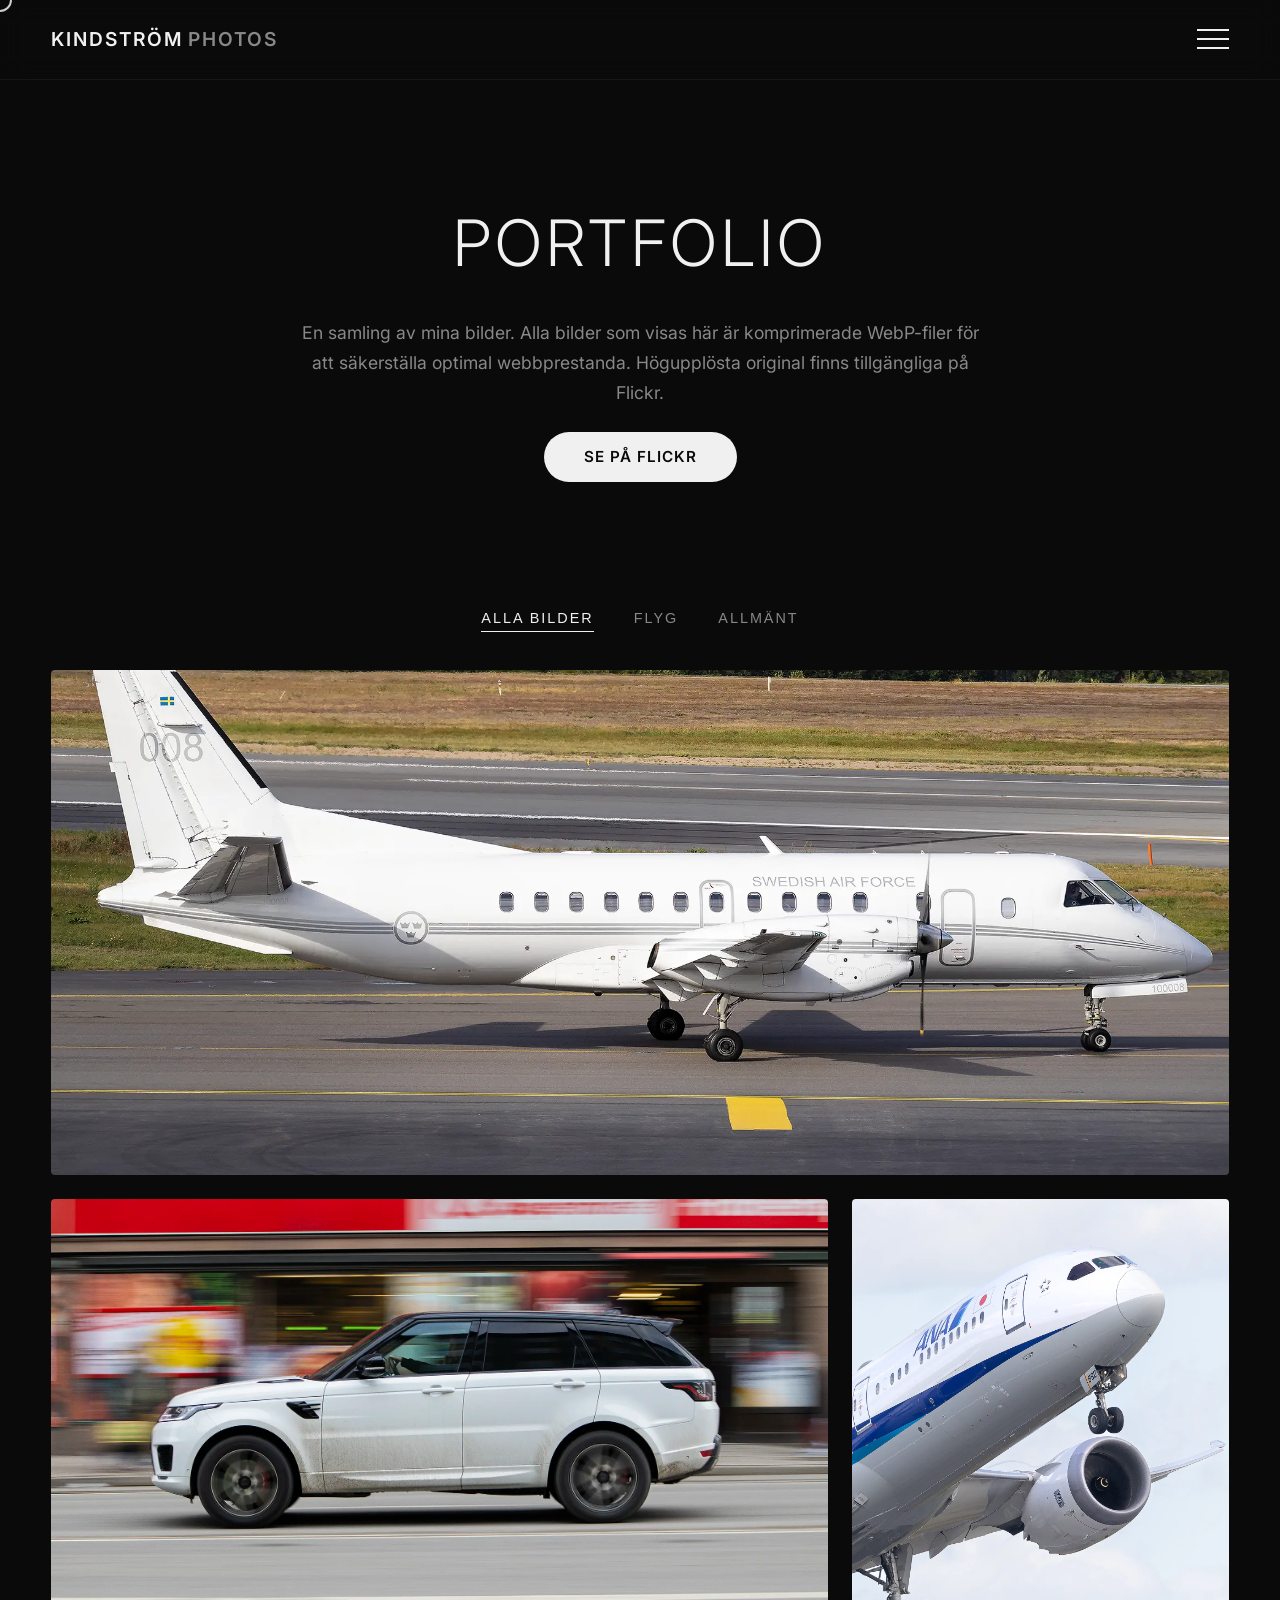
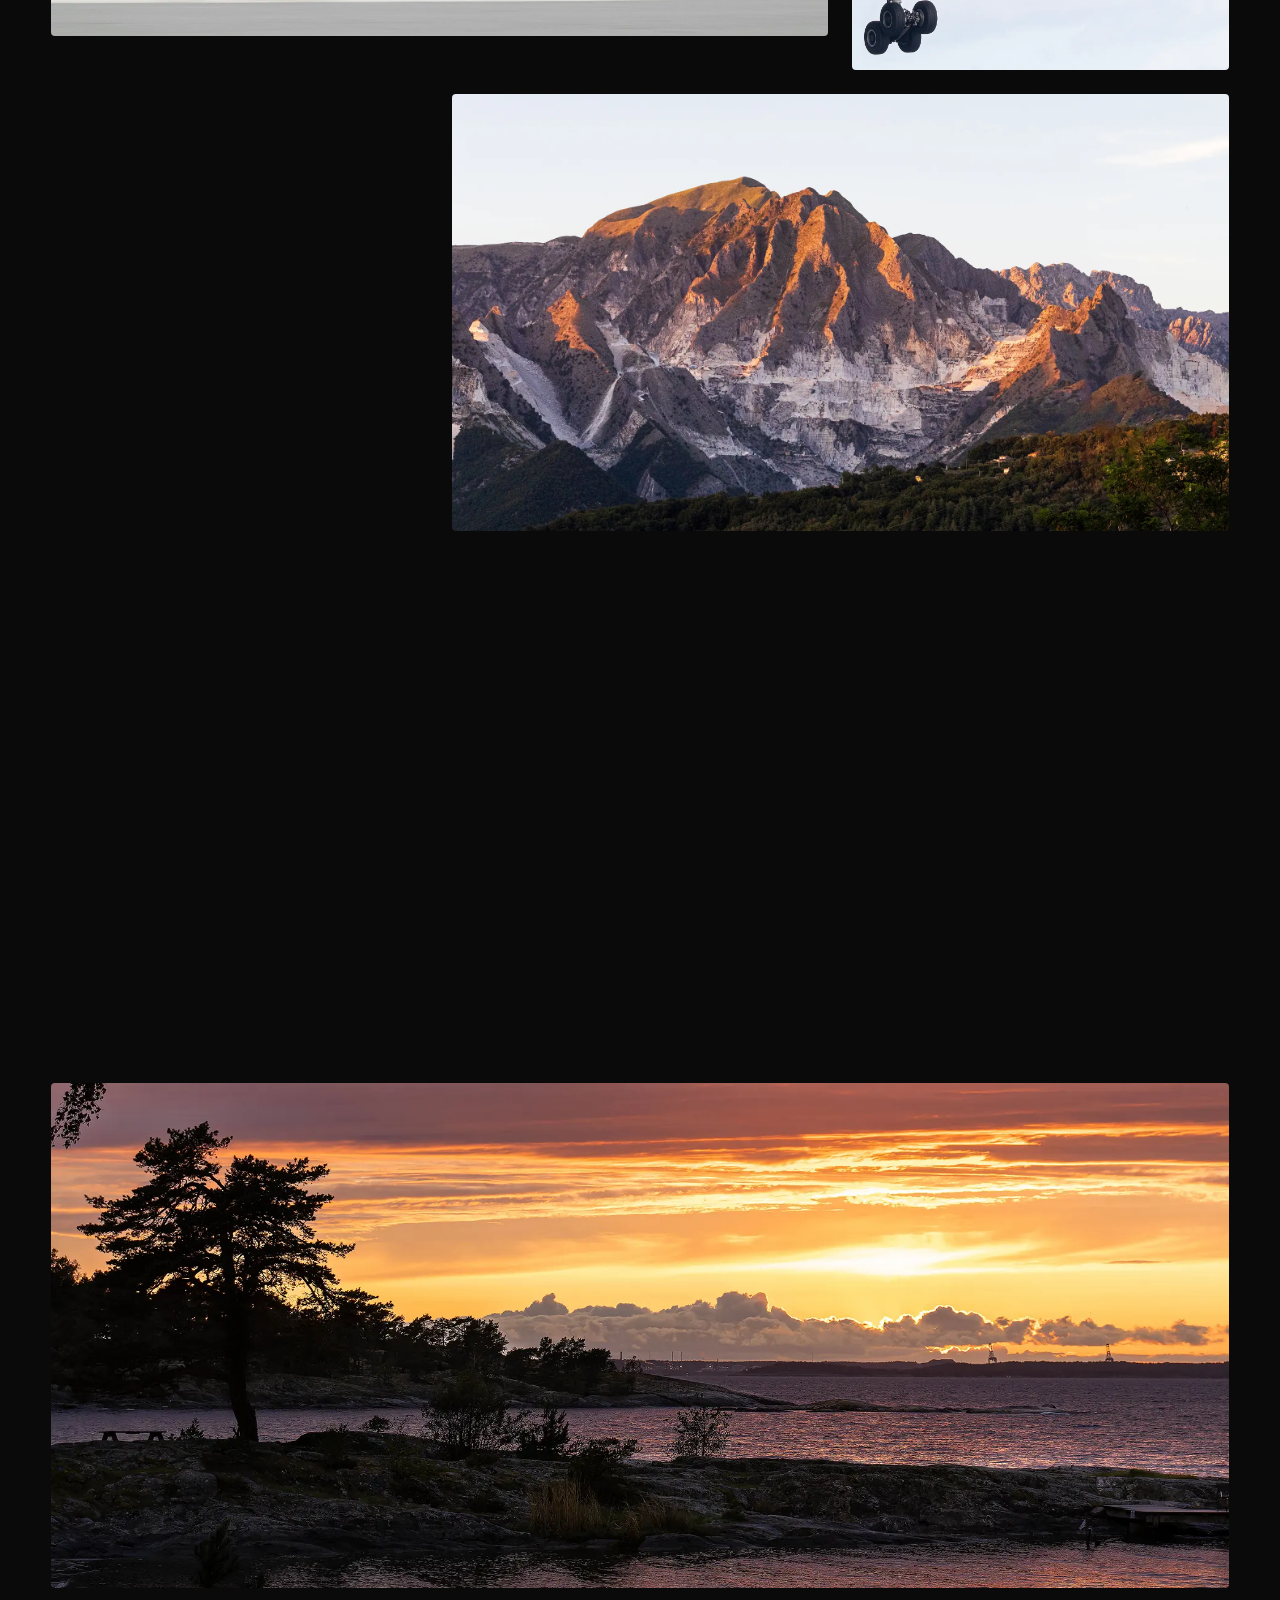
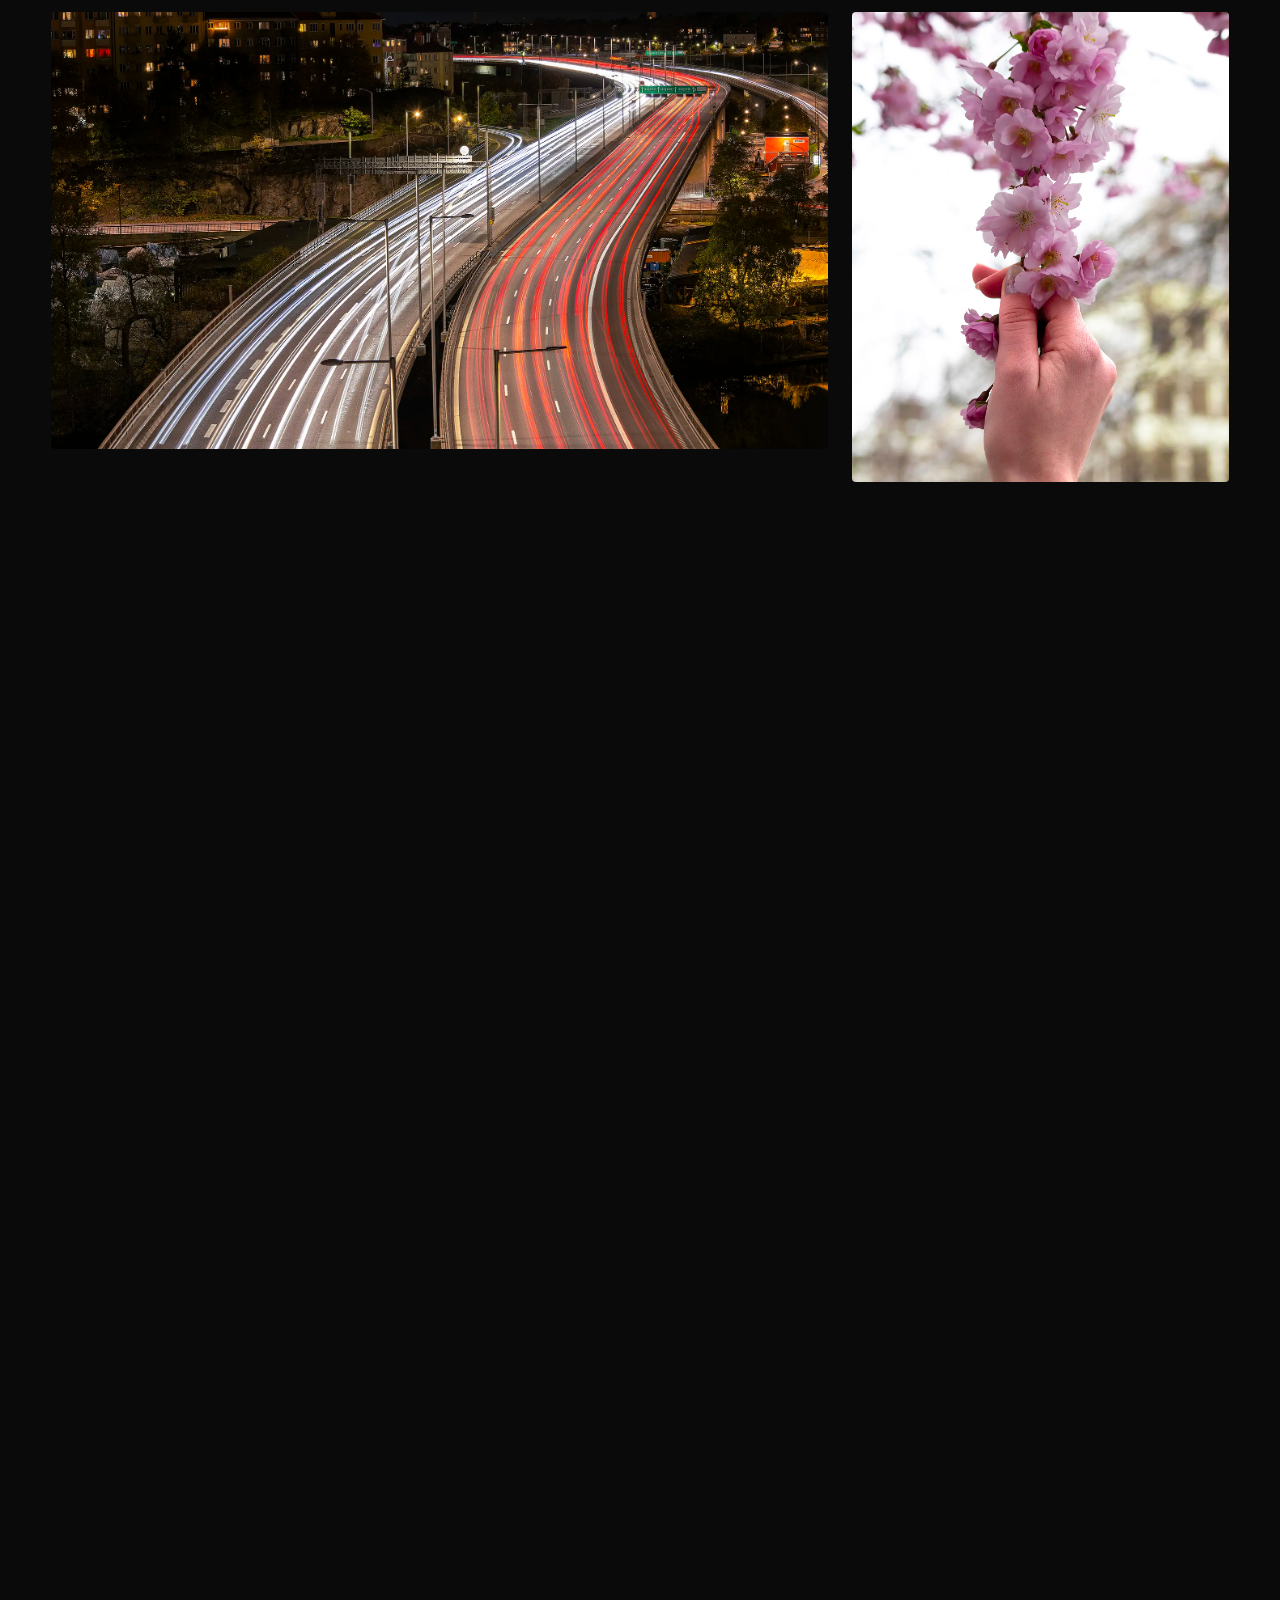
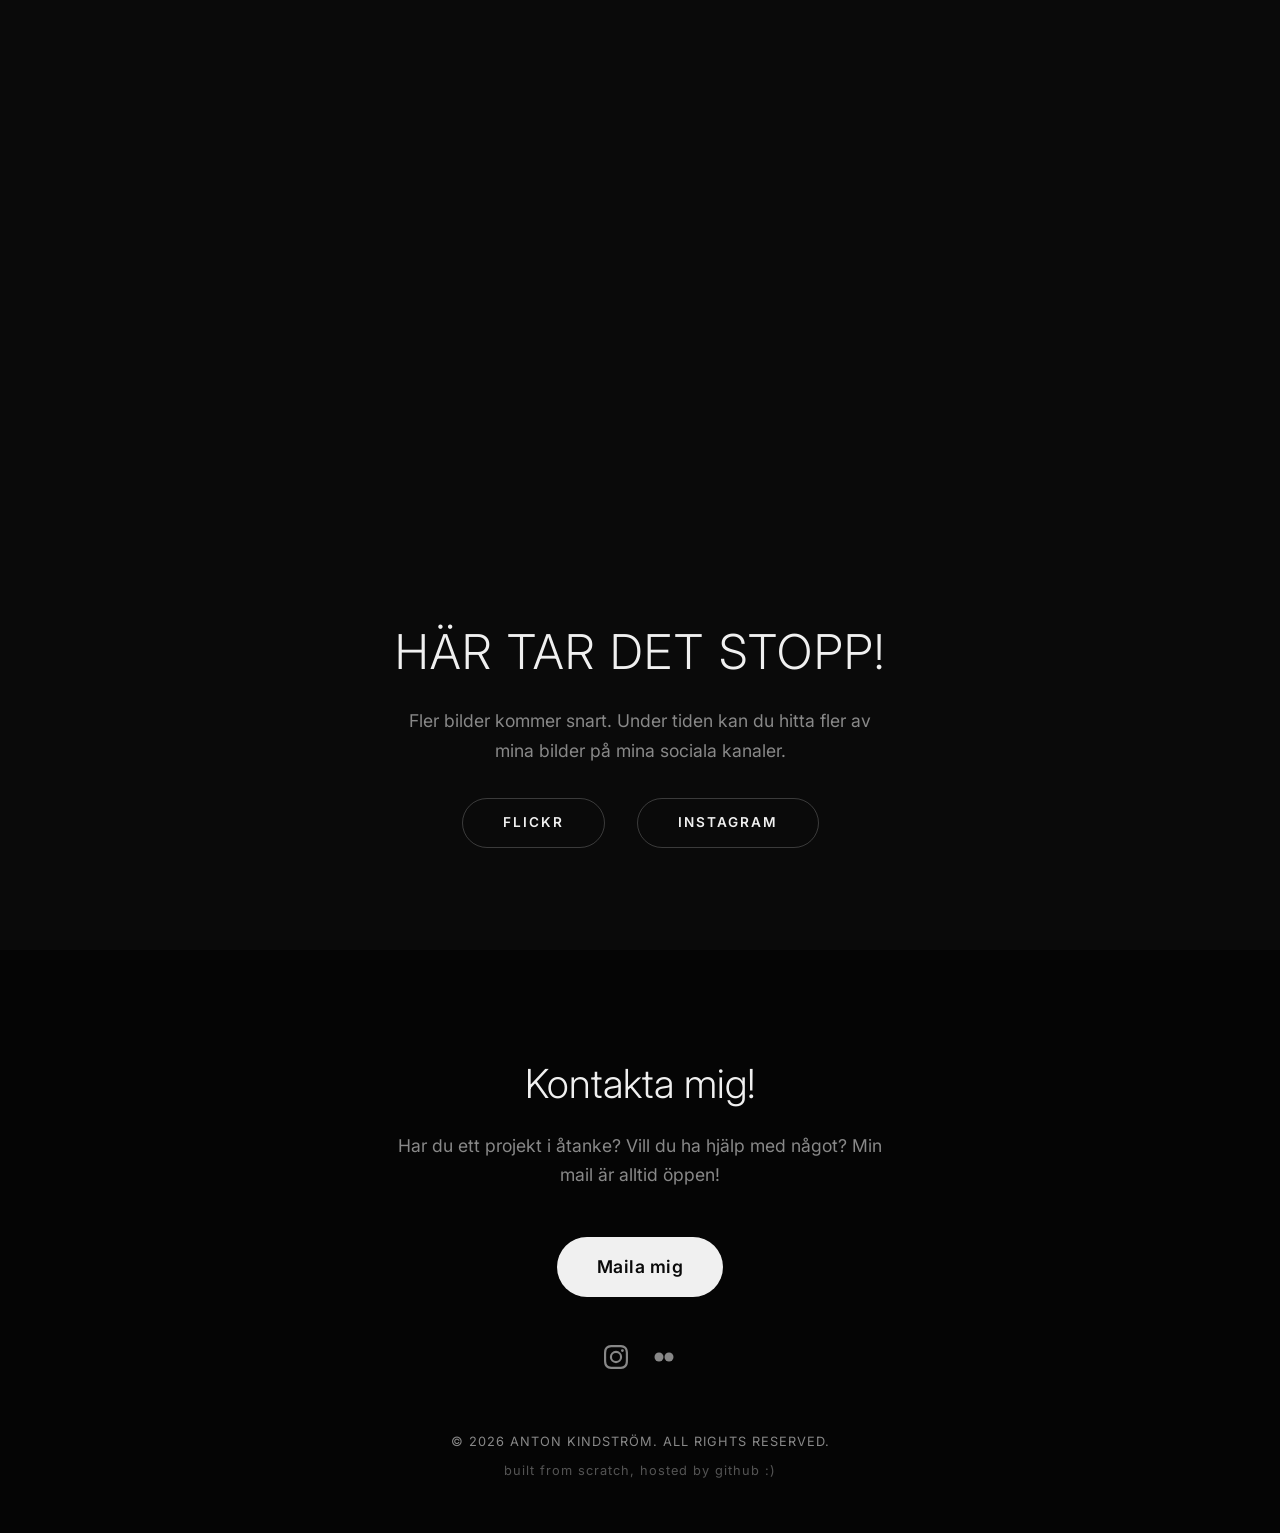
==== commit ba2b65e3: "Added rest of the pics and finalized the site" ====
--- a/portfolio-sv.html
+++ b/portfolio-sv.html
@@ -57,7 +57,7 @@
                 </div>
                 
                 <div class="gallery-item span-8 landscape fade-in" data-category="general">
-                    <span class="placeholder-text">Landscape Image (General)</span>
+                    <img src="landscape-general-1.webp" alt="Description" loading="lazy">
                 </div>
                 <div class="gallery-item span-4 portrait fade-in" data-category="aviation">
                     <img src="portrait-aviation-1.webp" alt="Description" loading="lazy">
@@ -67,28 +67,28 @@
                     <img src="portrait-image-1.webp" alt="Paragliding">
                 </div>
                 <div class="gallery-item span-8 landscape fade-in" data-category="general">
-                    <span class="placeholder-text">Landscape Image (General)</span>
+                    <img src="landscape-general-3.webp" alt="Description" loading="lazy">
                 </div>
 
                 <div class="gallery-item span-4 portrait fade-in" data-category="aviation">
                     <img src="portrait-aviation-2.webp" alt="Description" loading="lazy">
                 </div>
                 <div class="gallery-item span-4 portrait fade-in" data-category="general">
-                    <span class="placeholder-text">Portrait Image (General)</span>
+                    <img src="portrait-image-2.webp" alt="Description" loading="lazy">
                 </div>
                 <div class="gallery-item span-4 portrait fade-in" data-category="aviation">
                     <img src="portrait-aviation-3.webp" alt="Description" loading="lazy">
                 </div>
 
                 <div class="gallery-item span-12 cinematic fade-in" data-category="general">
-                    <span class="placeholder-text">Cinematic Wide Image (General)</span>
+                    <img src="wideimage-general.webp" alt="Aviation Landscape" loading="lazy">
                 </div>
 
                 <div class="gallery-item span-8 landscape fade-in" data-category="general">
-                    <span class="placeholder-text">Landscape Image (General)</span>
+                    <img src="landscape-general-2.webp" alt="Description" loading="lazy">
                 </div>
                 <div class="gallery-item span-4 portrait fade-in" data-category="general">
-                    <span class="placeholder-text">Portrait Image (General)</span>
+                    <img src="portrait-image-3.webp" alt="Description" loading="lazy">
                 </div>
                 <div class="gallery-item span-12 cinematic fade-in" data-category="aviation">
                     <img src="wideimage-aviation.webp" alt="Aviation Landscape" loading="lazy">
@@ -136,7 +136,7 @@
                 </a>
             </div>
             
-            <p class="copyright">&copy; 2026 Anton Kindström. Alla rättigheter förbehållna.</p>
+            <p class="copyright">&copy; 2026 Anton Kindström. All rights reserved.</p>
             <p class="copyright" style="margin-top: 0.5rem; opacity: 0.6; text-transform: lowercase;">built from scratch, hosted by github :)</p>
         </div>
     </footer>
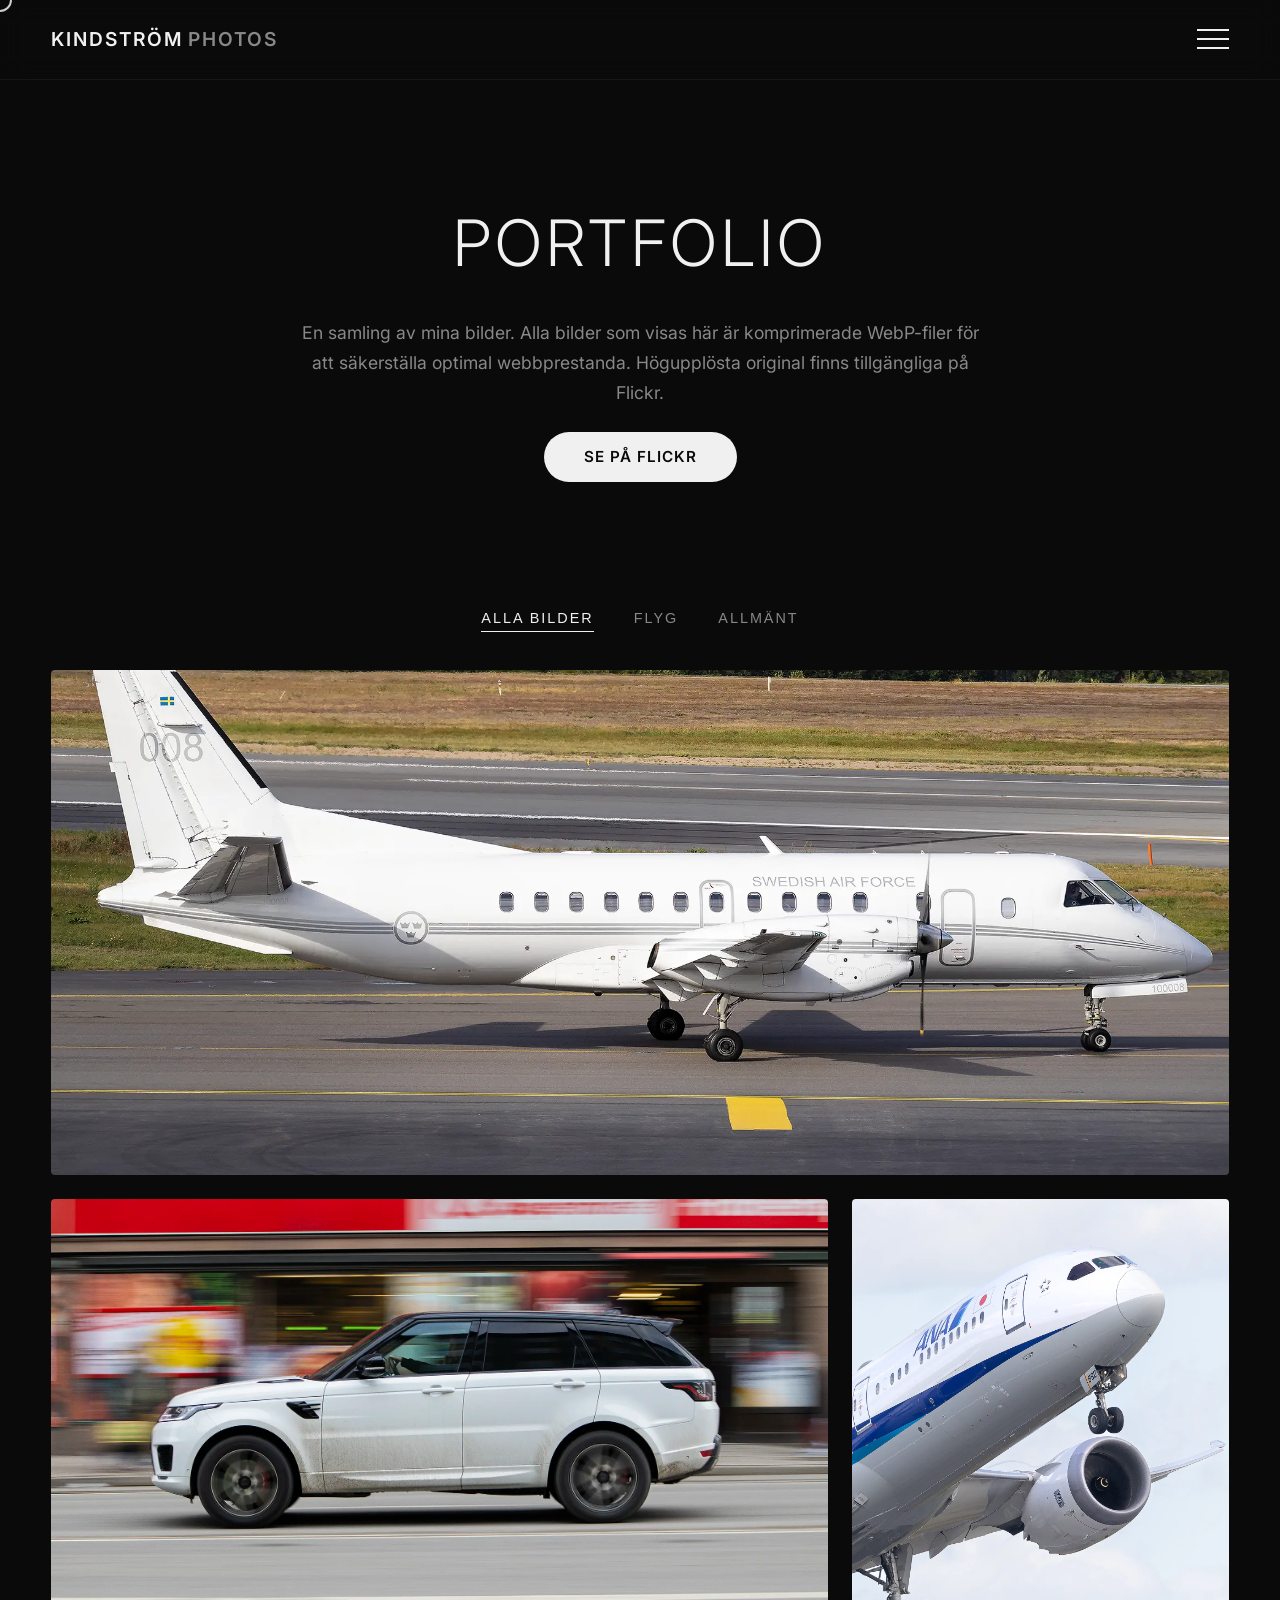
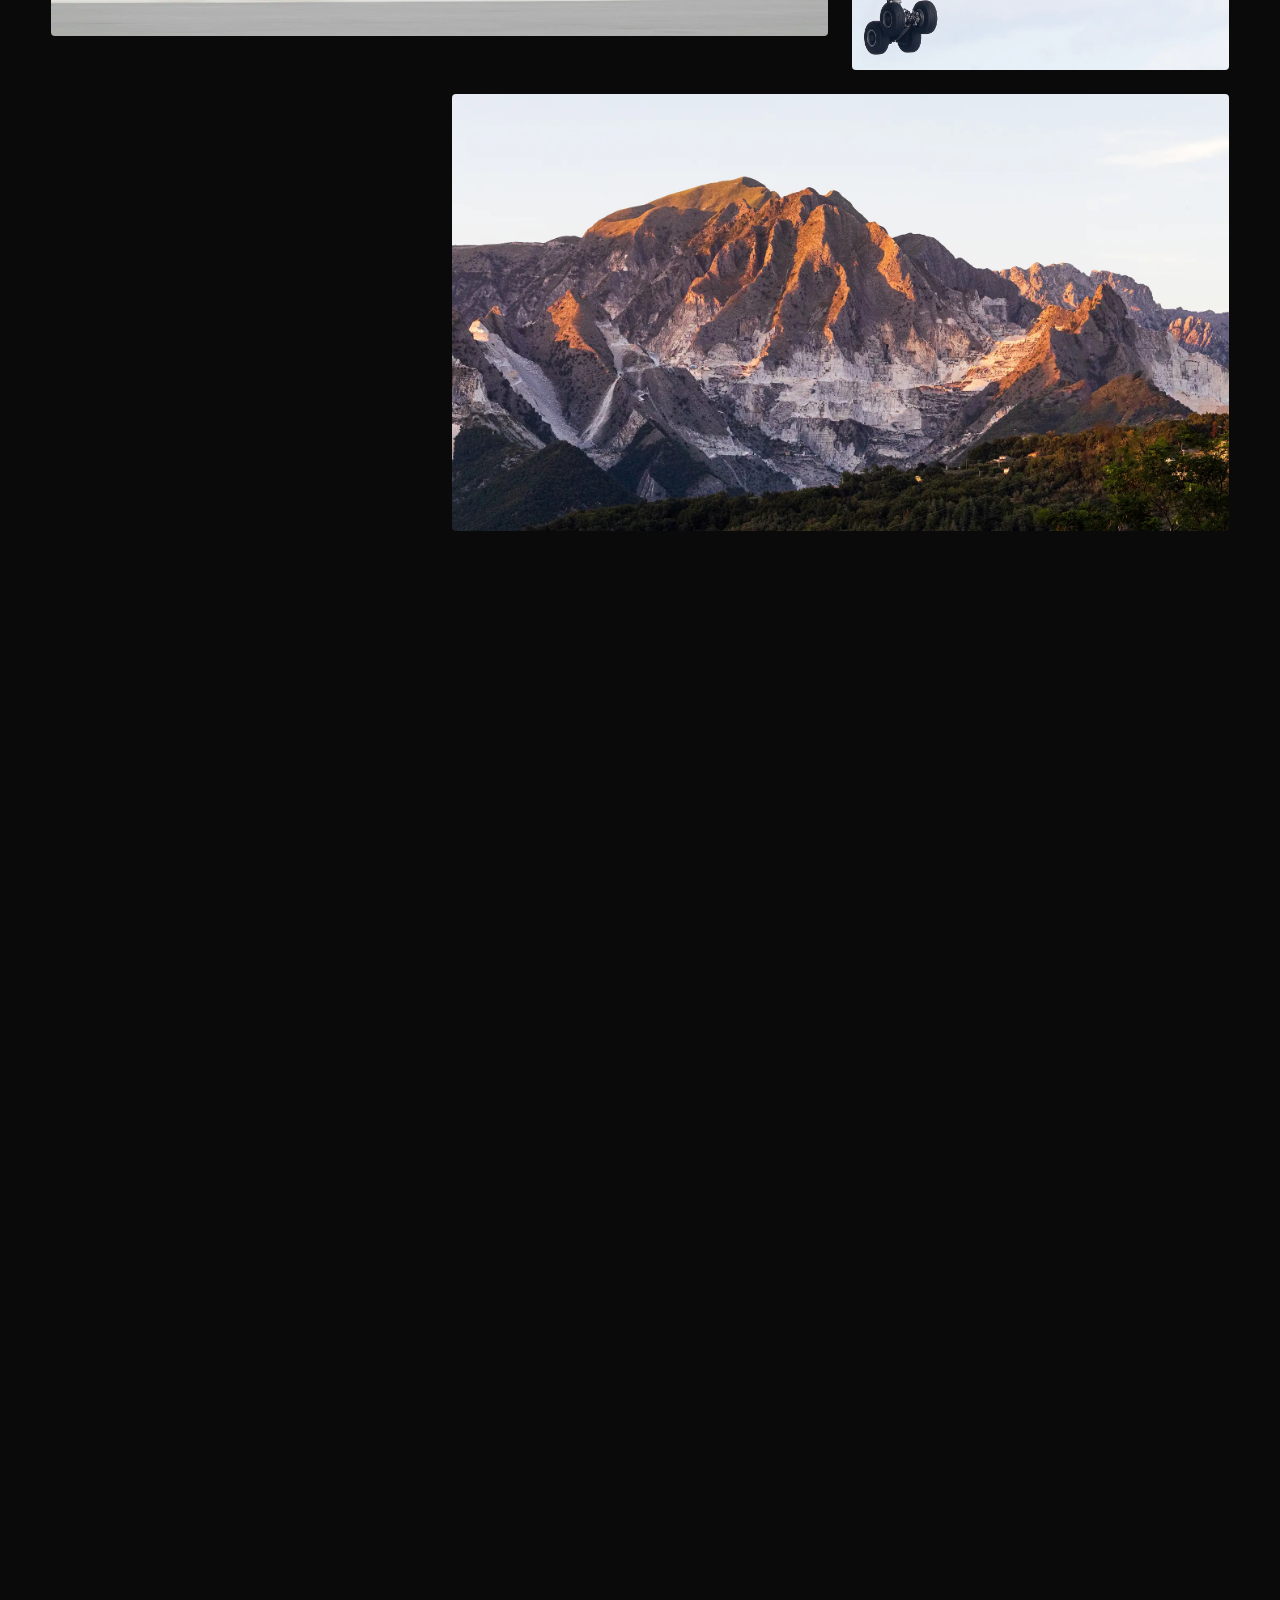
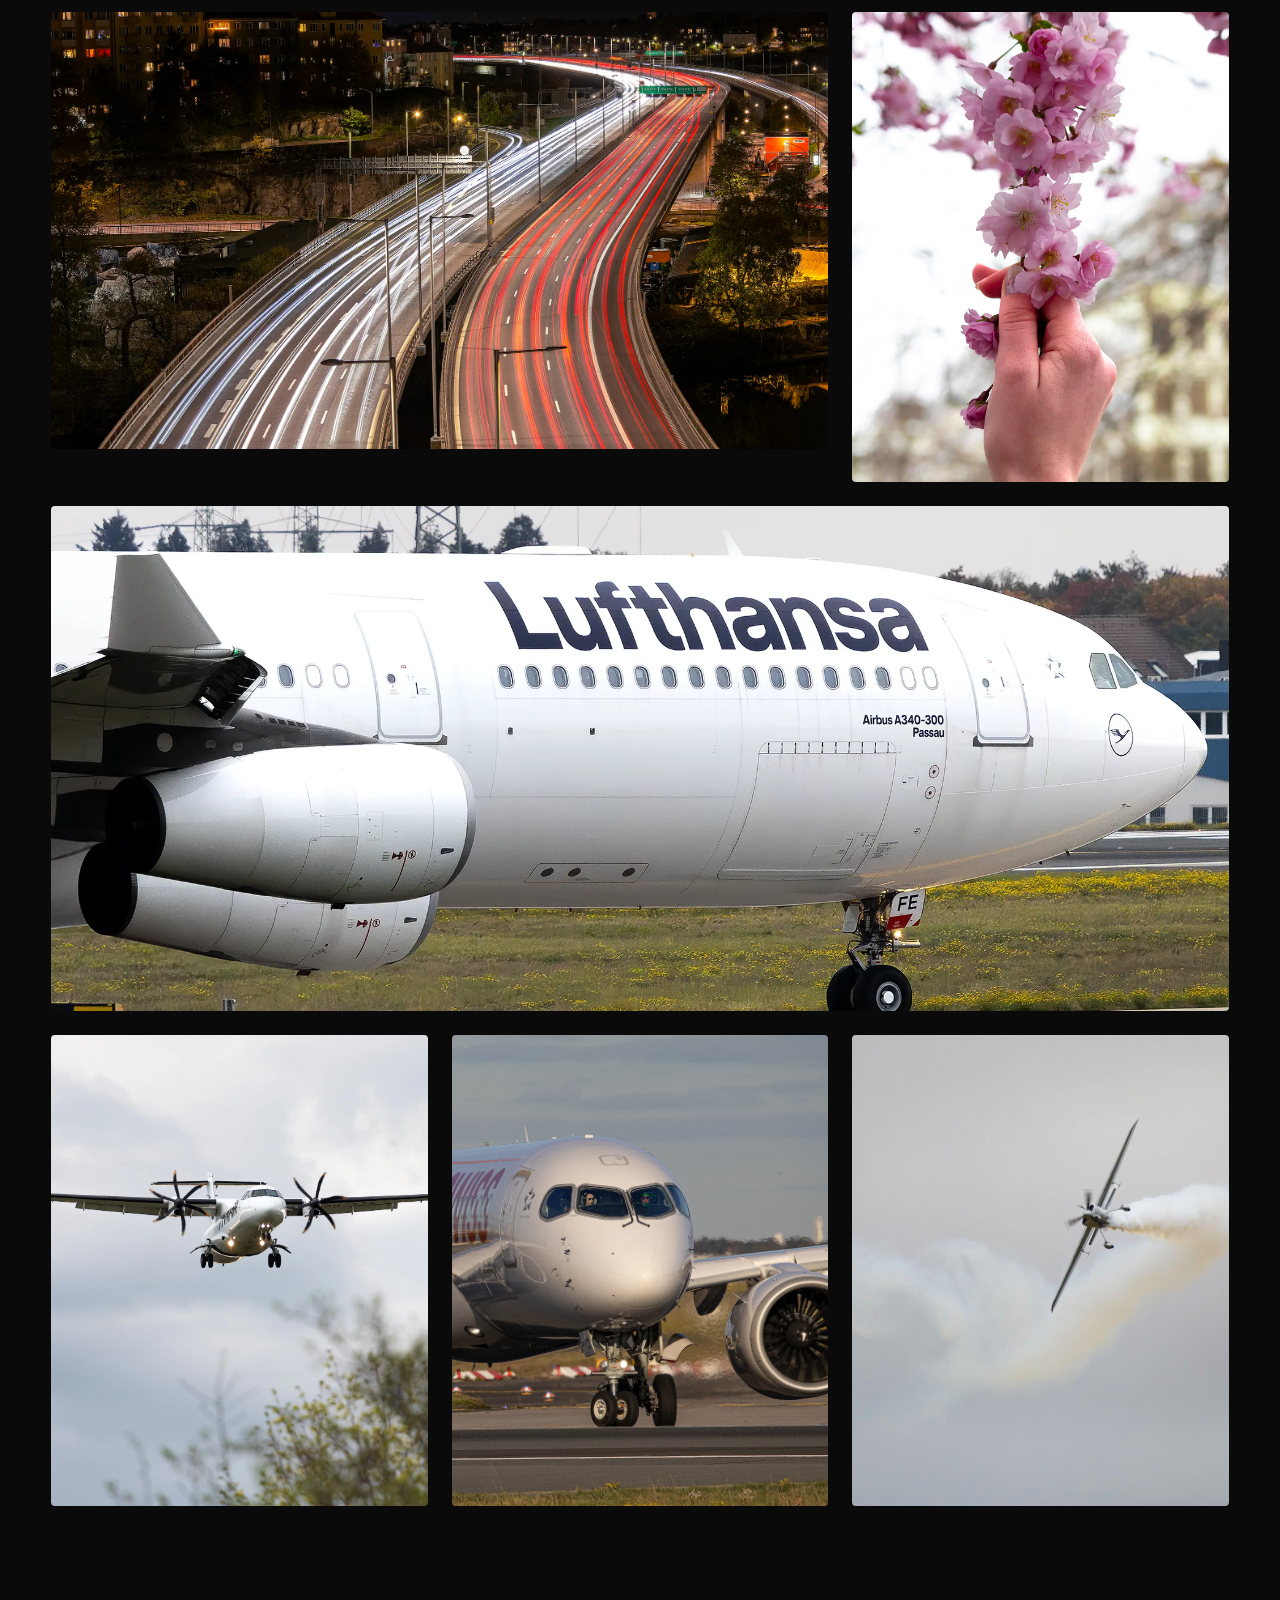
==== commit e7a05a38: "Update portfolio-sv.html" ====
--- a/portfolio-sv.html
+++ b/portfolio-sv.html
@@ -3,8 +3,10 @@
 <head>
     <meta charset="UTF-8">
     <meta name="viewport" content="width=device-width, initial-scale=1.0">
-    <title>Portfolio | KindströmPhotos</title>
+    <title>Portfolio | Anton Kindström</title>
     <meta name="description" content="Flygfotografi portfolio av Anton Kindström.">
+    <meta name="author" content="Anton Kindström">
+    <meta name="keywords" content="Anton Kindström, Kindström Photos, Photographer Stockholm, Fotograf Stockholm, Graphic Design Sweden, aviation photography">
     <link rel="stylesheet" href="style.css">
     <link href="https://fonts.googleapis.com/css2?family=Inter:wght@300;400;600&display=swap" rel="stylesheet">
     <link rel="icon" type="image/png" href="/favicon.png">
@@ -143,4 +145,4 @@
     
 <script src="script.js"></script>
 </body>
-</html>+</html>
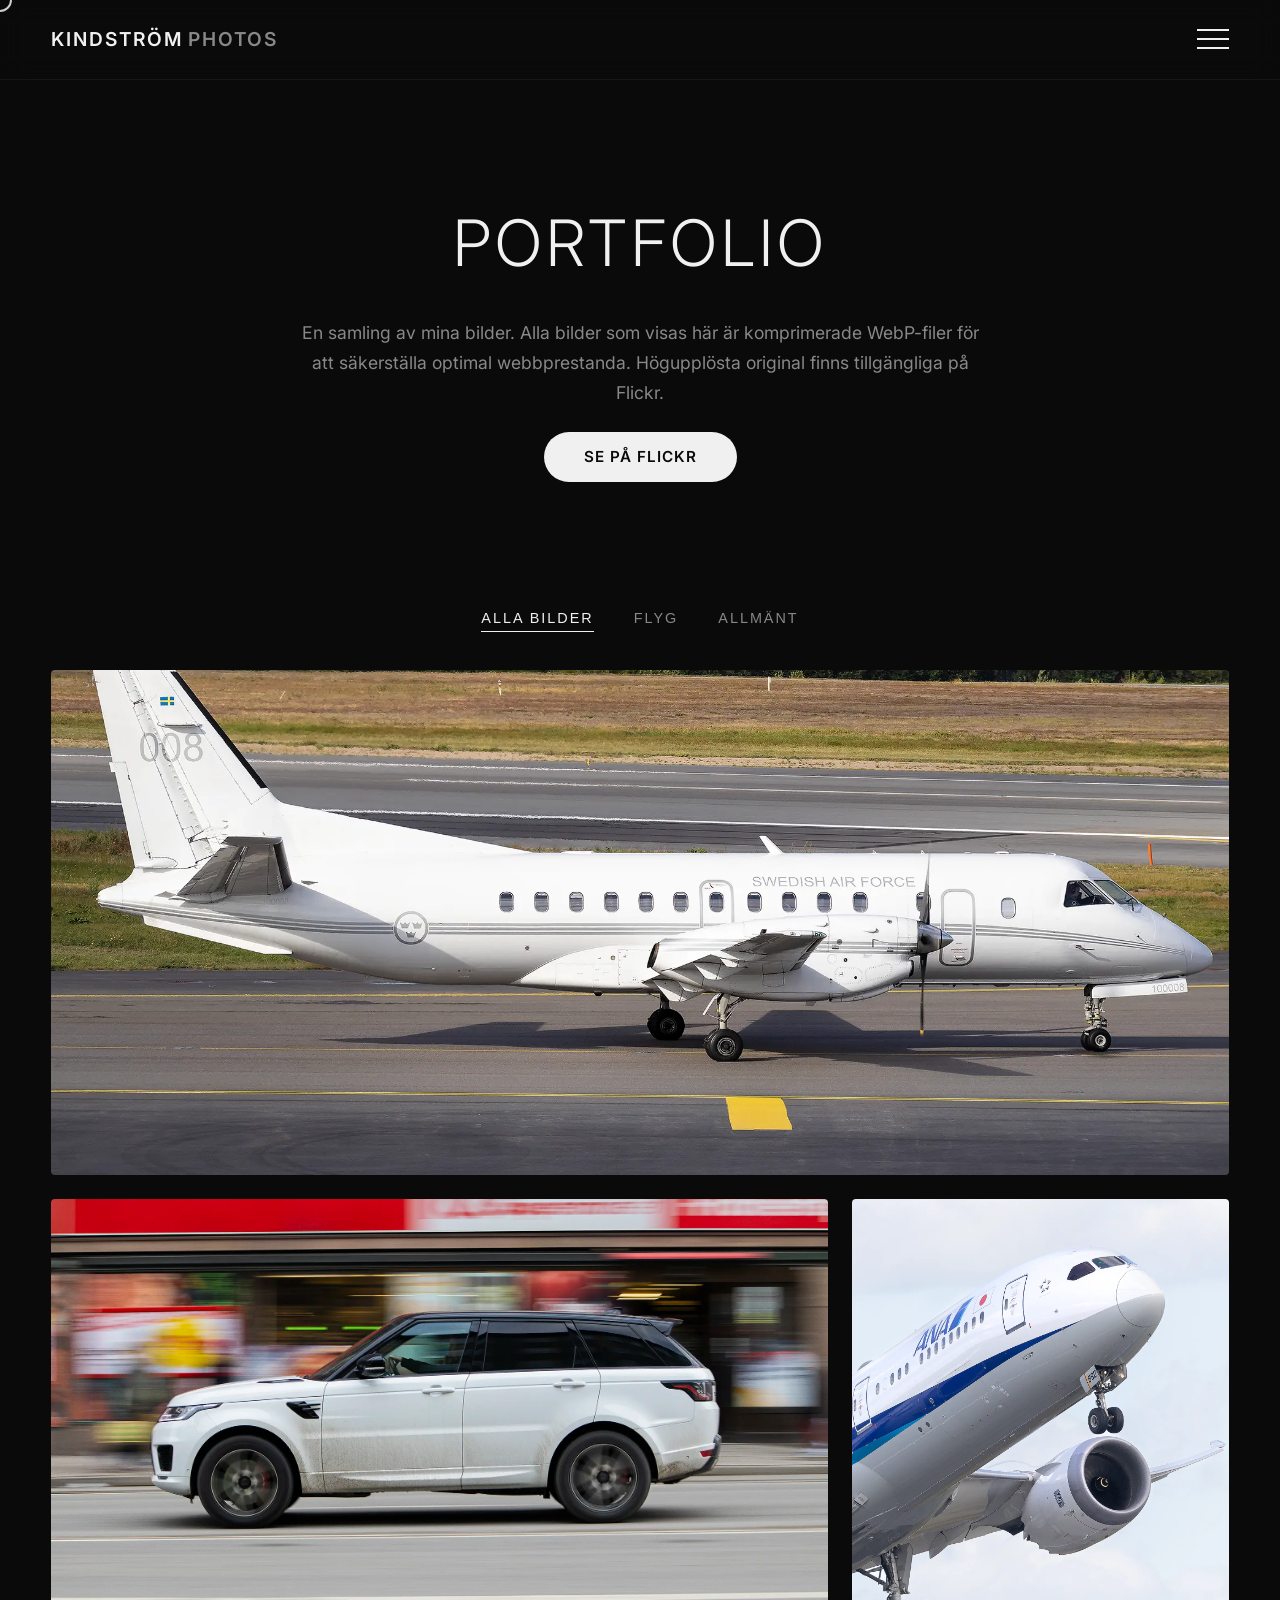
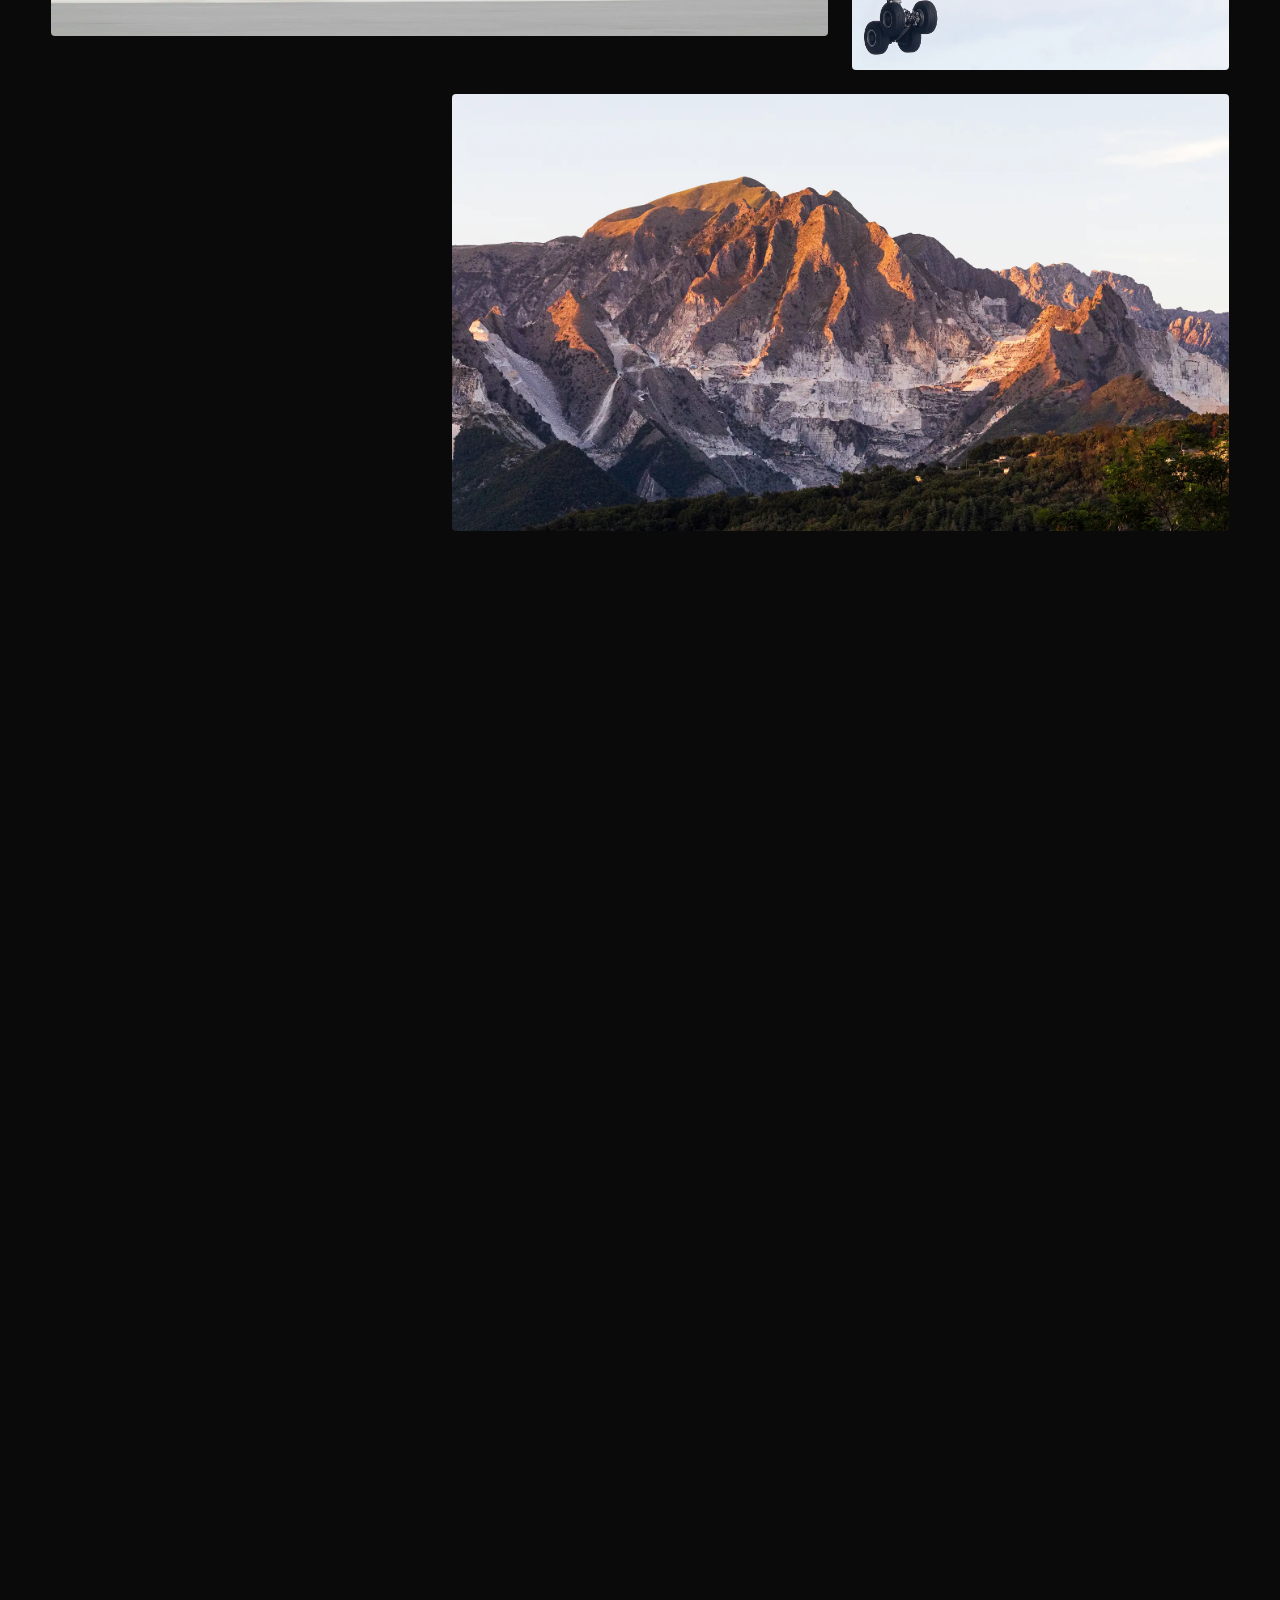
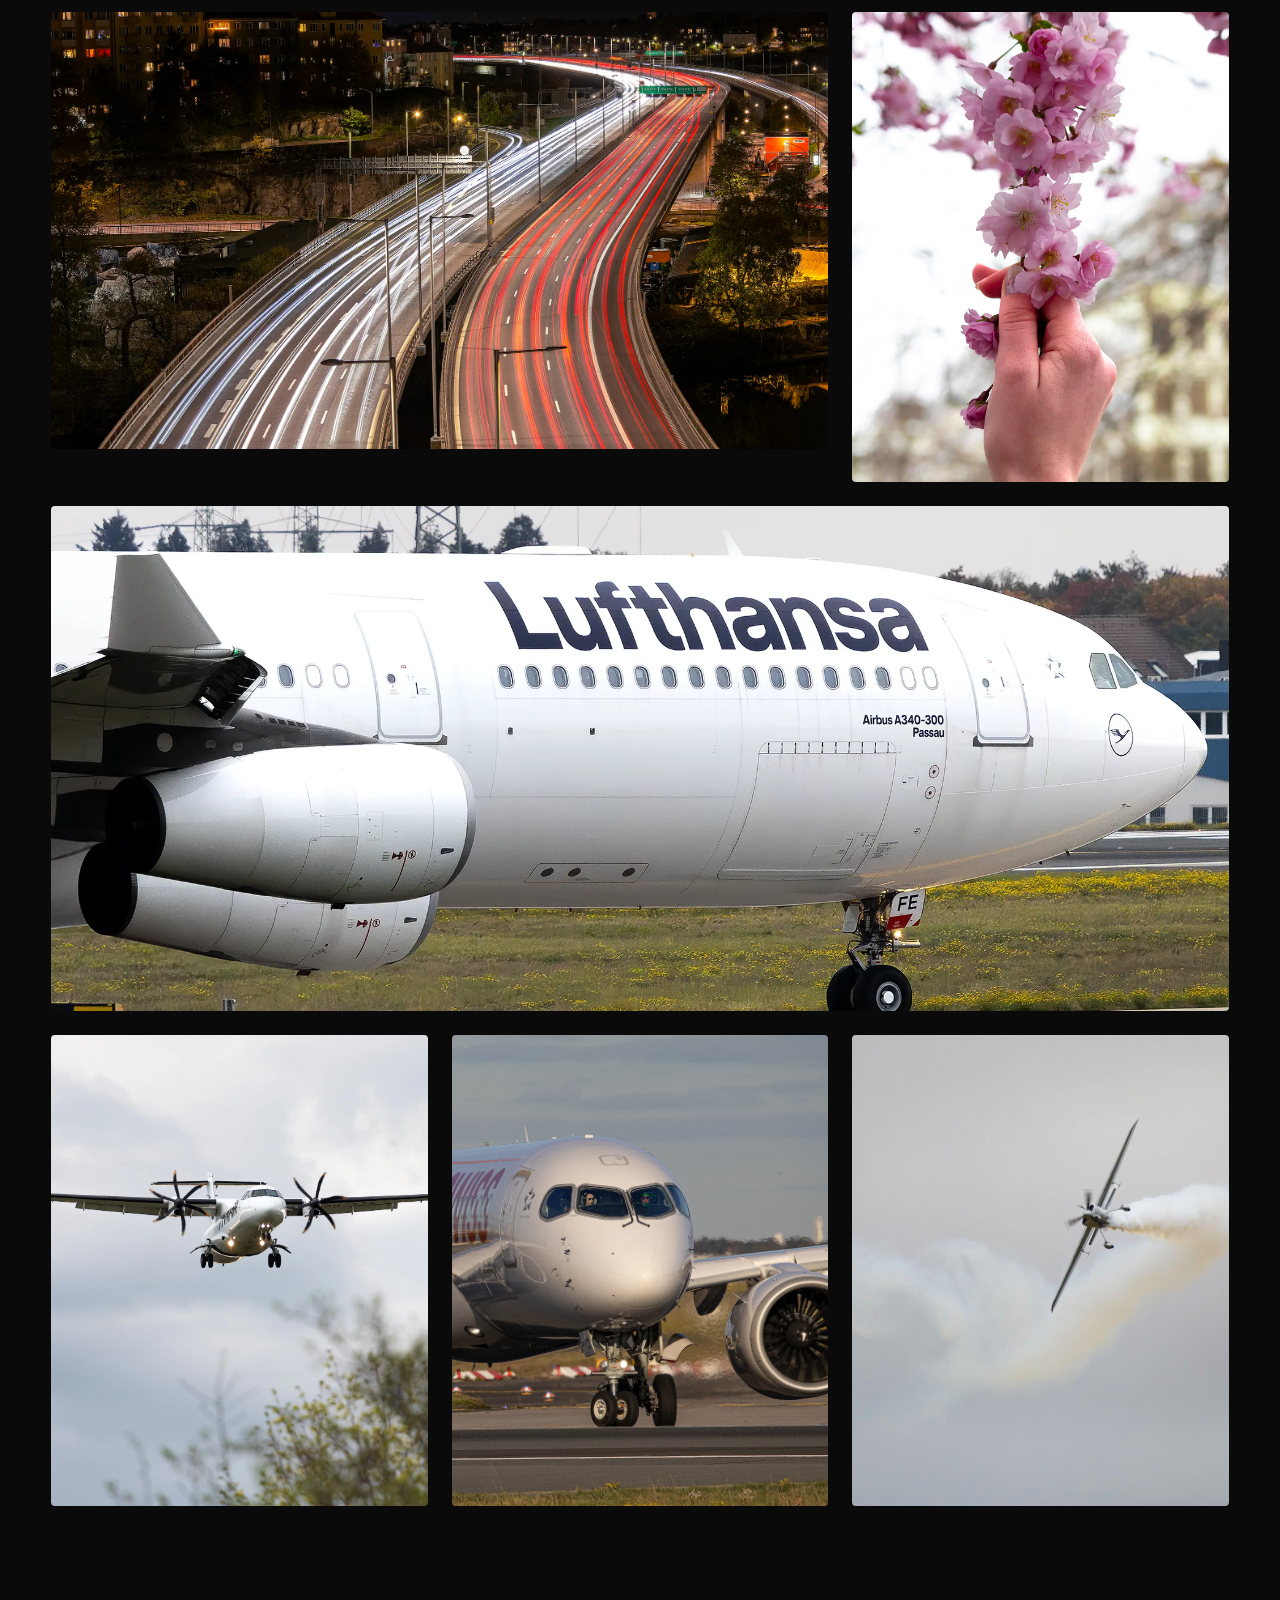
==== commit 5d8b28a0: "Added 6 Aviation Images" ====
--- a/portfolio-sv.html
+++ b/portfolio-sv.html
@@ -107,6 +107,24 @@
                 <div class="gallery-item span-12 cinematic fade-in" data-category="aviation">
                     <img src="wideimage-aviation.2.webp" alt="Aviation Landscape" loading="lazy">
                 </div>
+                <div class="gallery-item span-8 landscape fade-in" data-category="aviation">
+                    <img src="landscape-aviation-6.webp" alt="airBaltic Plane" loading="lazy">
+                </div>
+                <div class="gallery-item span-4 portrait fade-in" data-category="aviation">
+                    <img src="portrait-aviation-4.webp" alt="Plane Sun Silhouette" loading="lazy">
+                </div>
+                <div class="gallery-item span-4 portrait fade-in" data-category="aviation">
+                    <img src="portrait-aviation-5.webp" alt="Plane Light Trails" loading="lazy">
+                </div>
+                <div class="gallery-item span-8 landscape fade-in" data-category="aviation">
+                    <img src="landscape-aviation-4.webp" alt="ITA Airways Plane" loading="lazy">
+                </div>
+                <div class="gallery-item span-8 landscape fade-in" data-category="aviation">
+                    <img src="landscape-aviation-5.webp" alt="SF Airlines Plane" loading="lazy">
+                </div>
+                <div class="gallery-item span-4 portrait fade-in" data-category="aviation">
+                    <img src="portrait-aviation-6.webp" alt="Plane Over Boat" loading="lazy">
+                </div>
             </div>
         </section>
         <section class="portfolio-outro fade-in">
